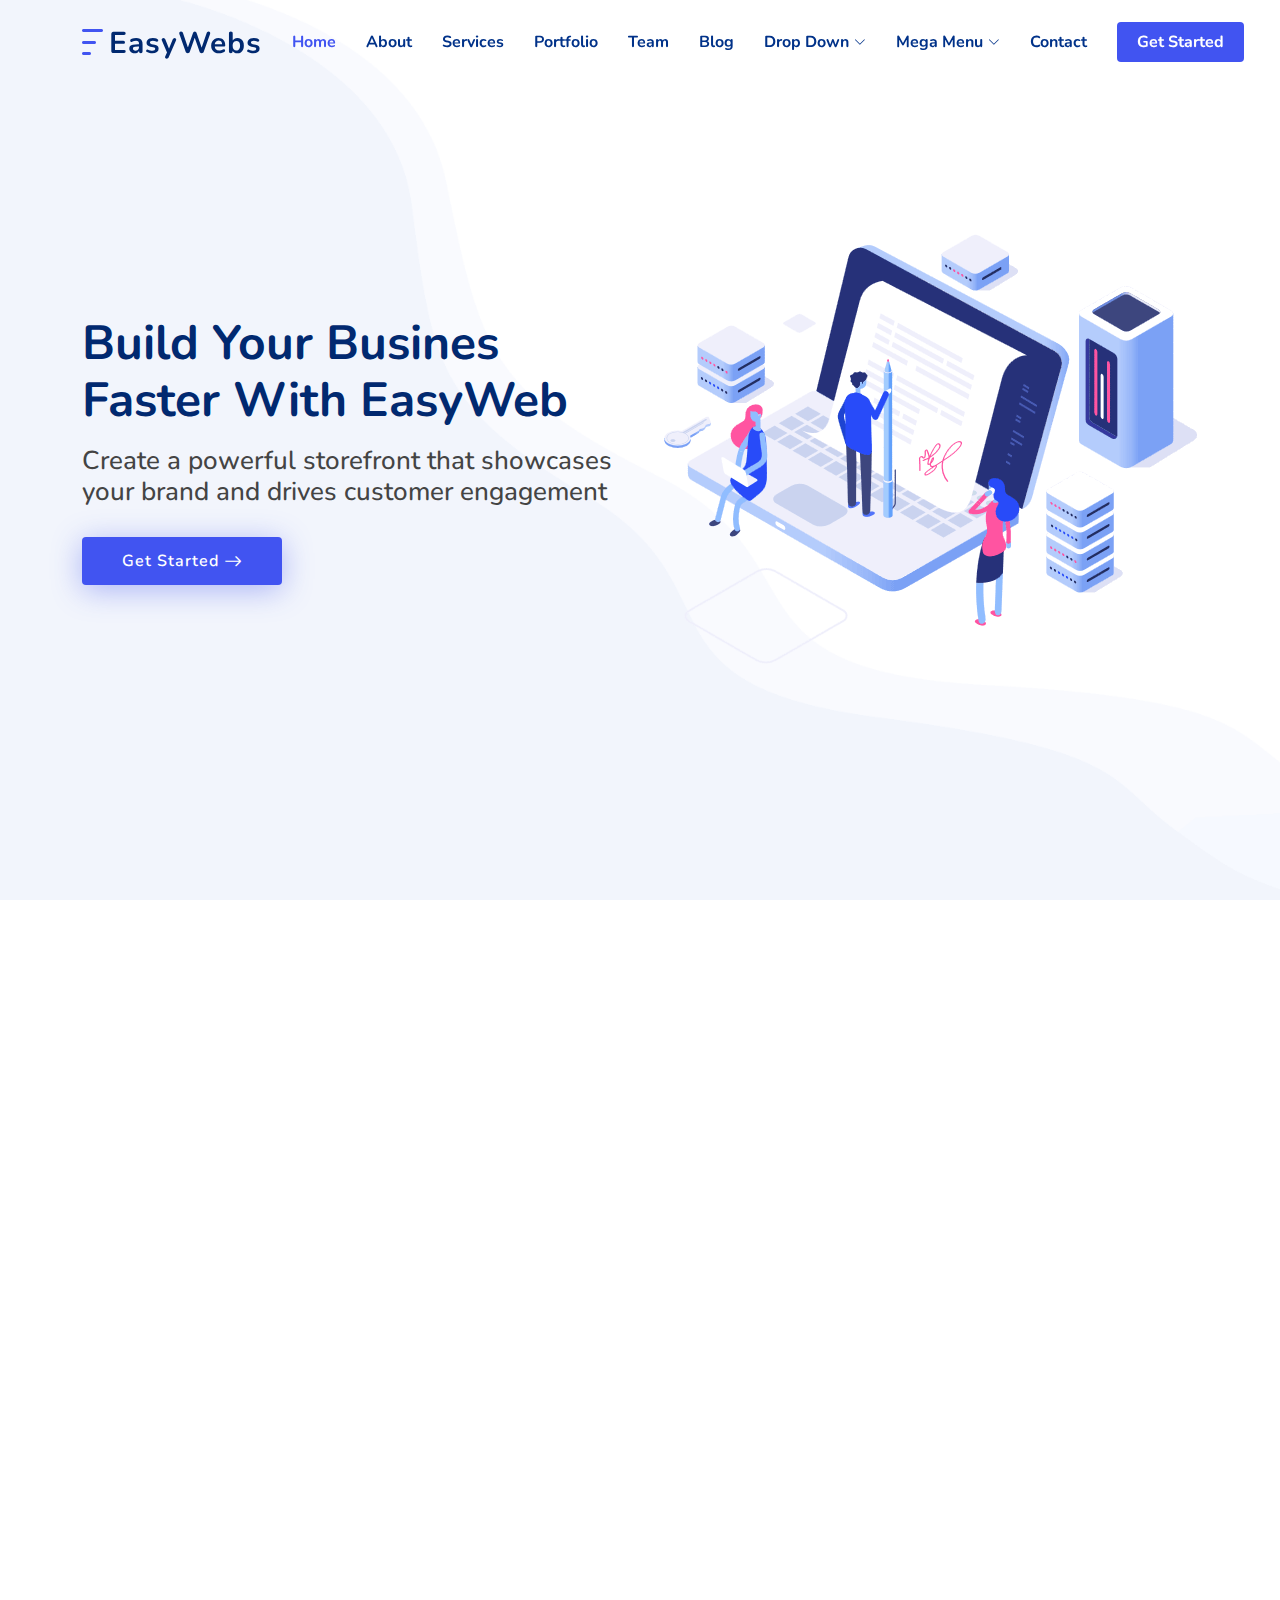
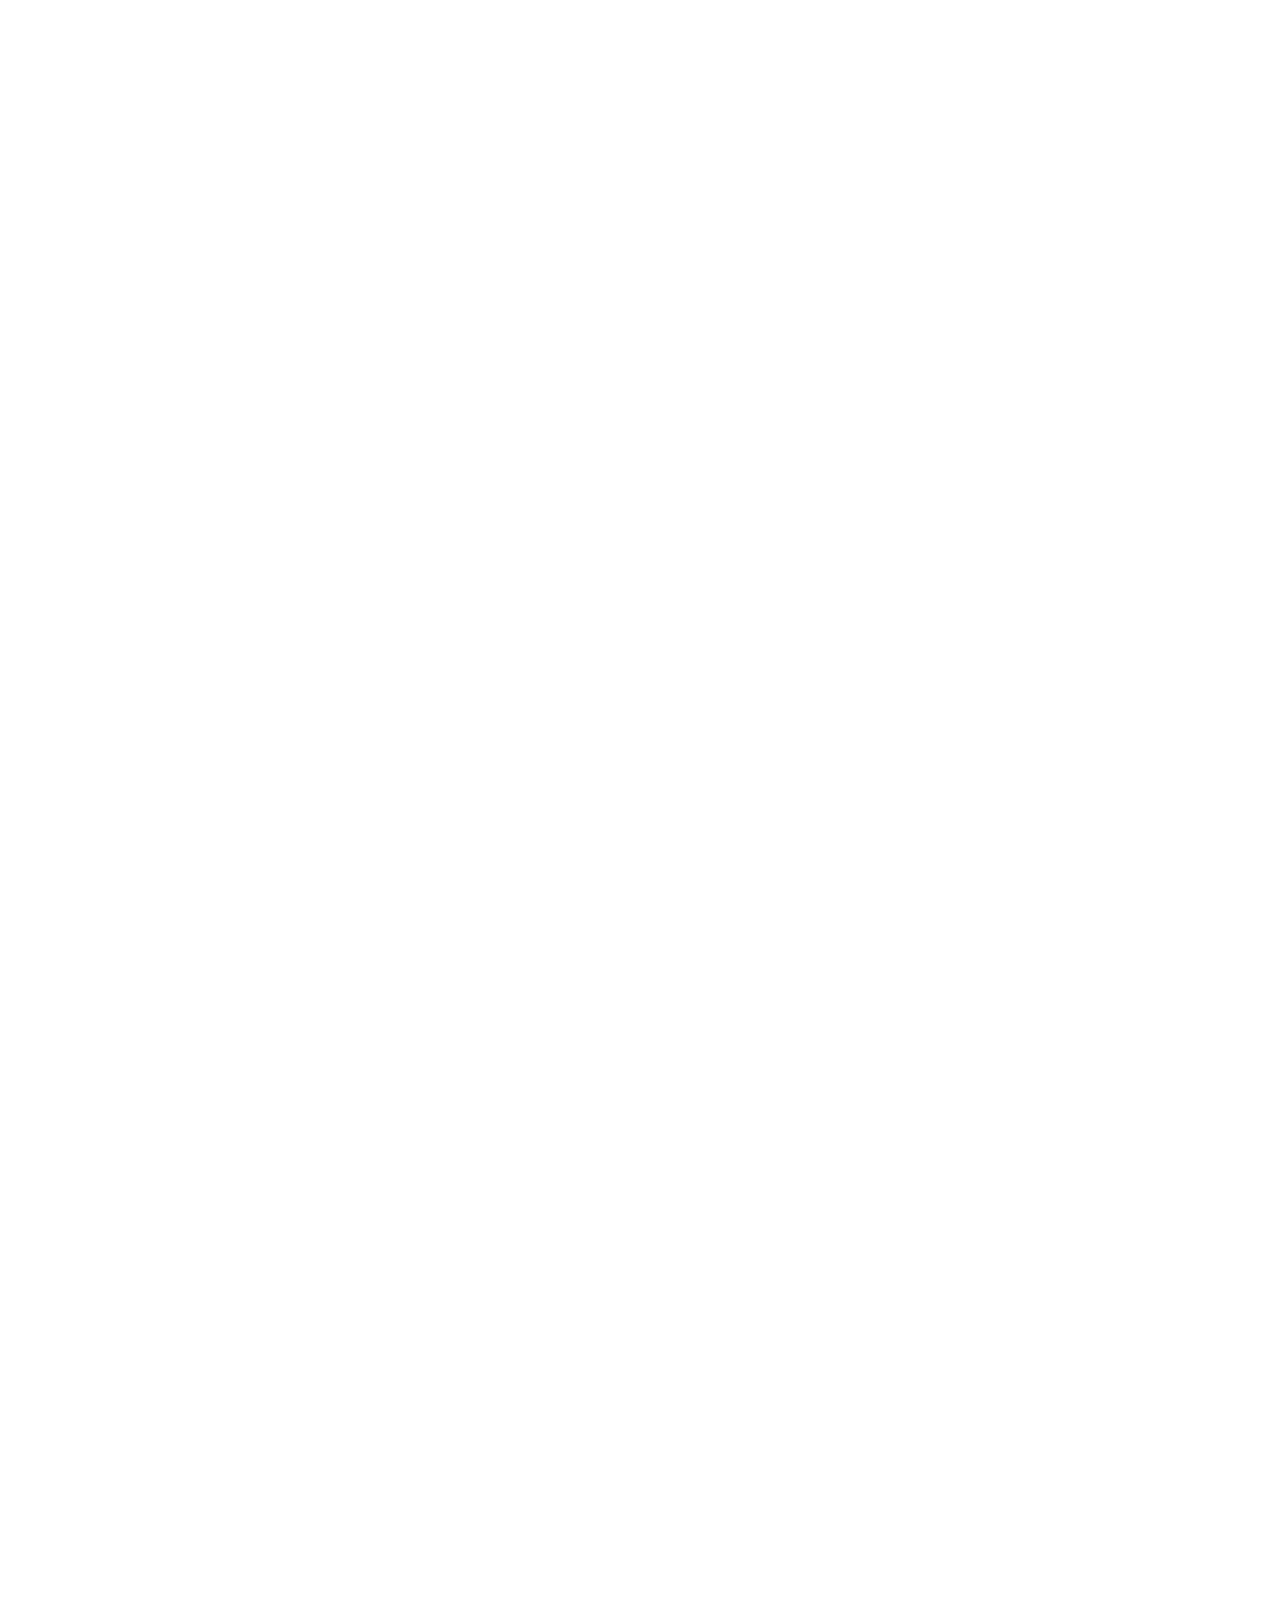
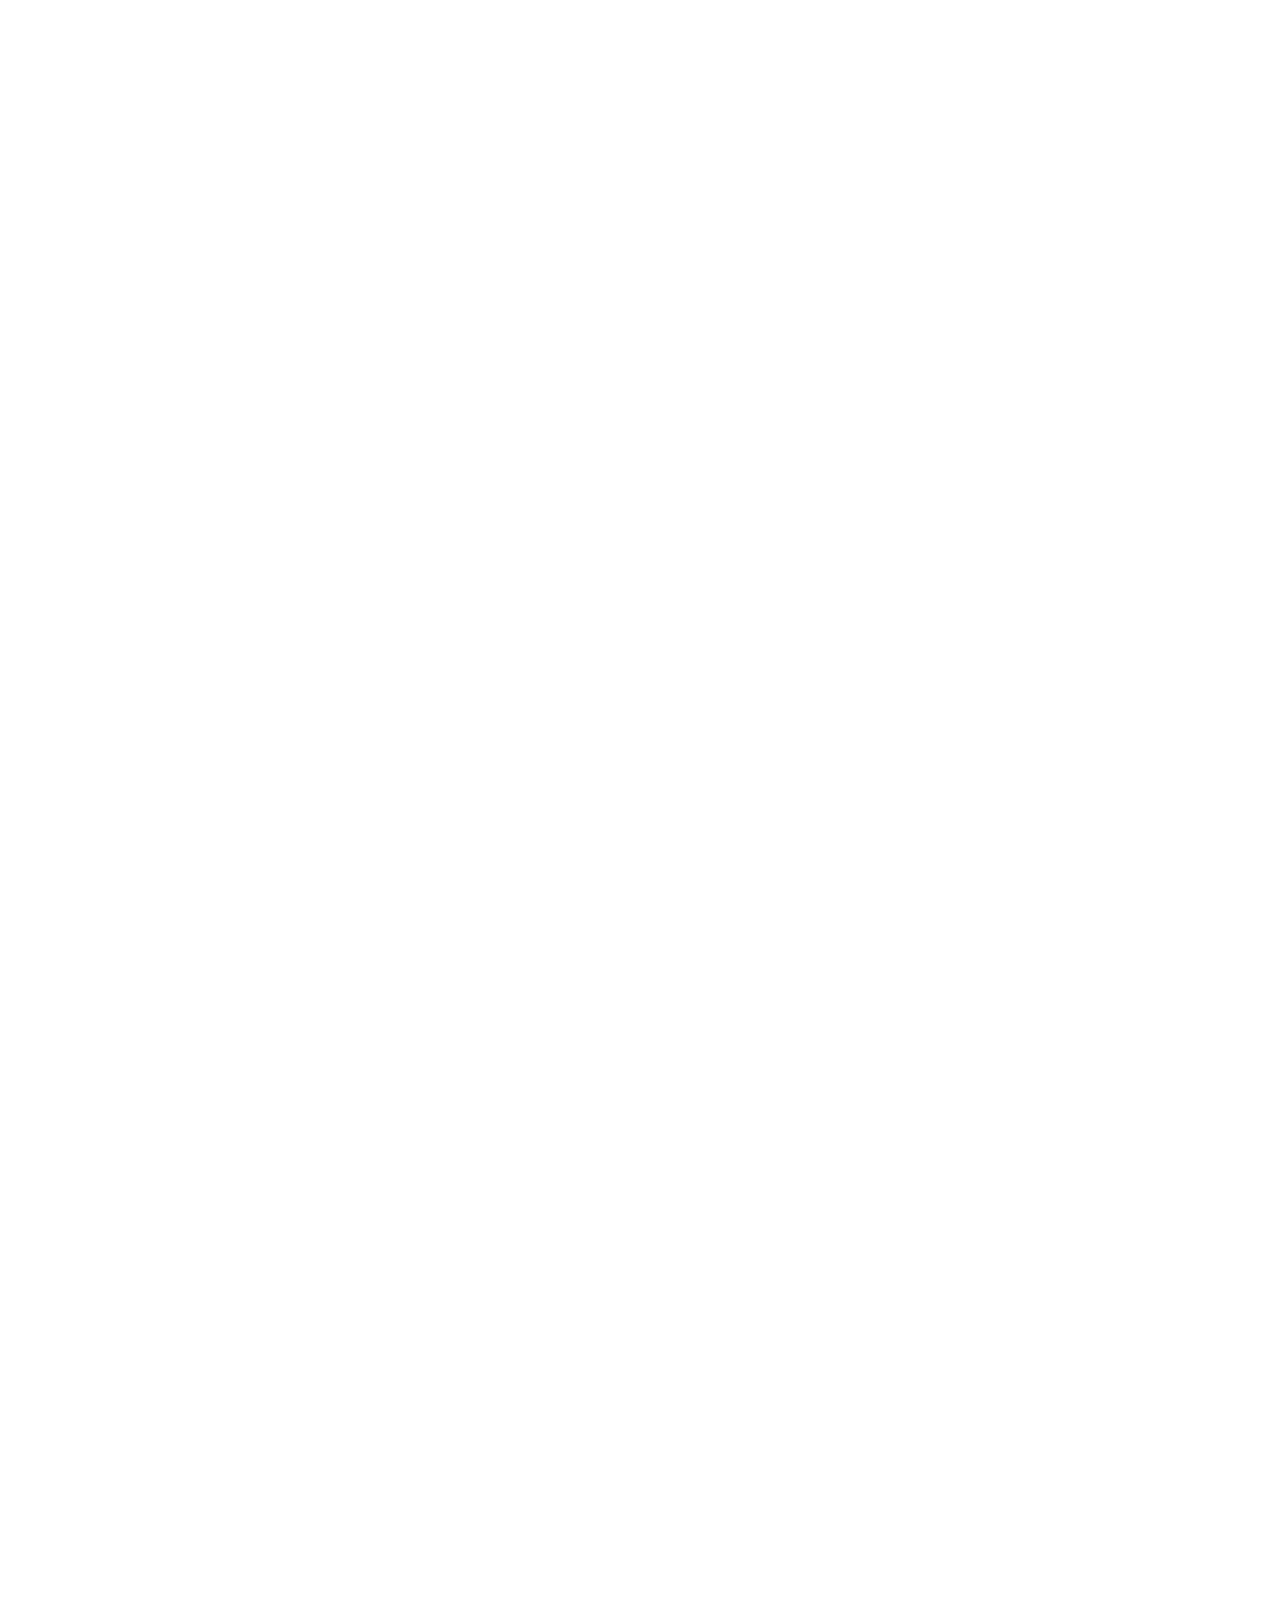
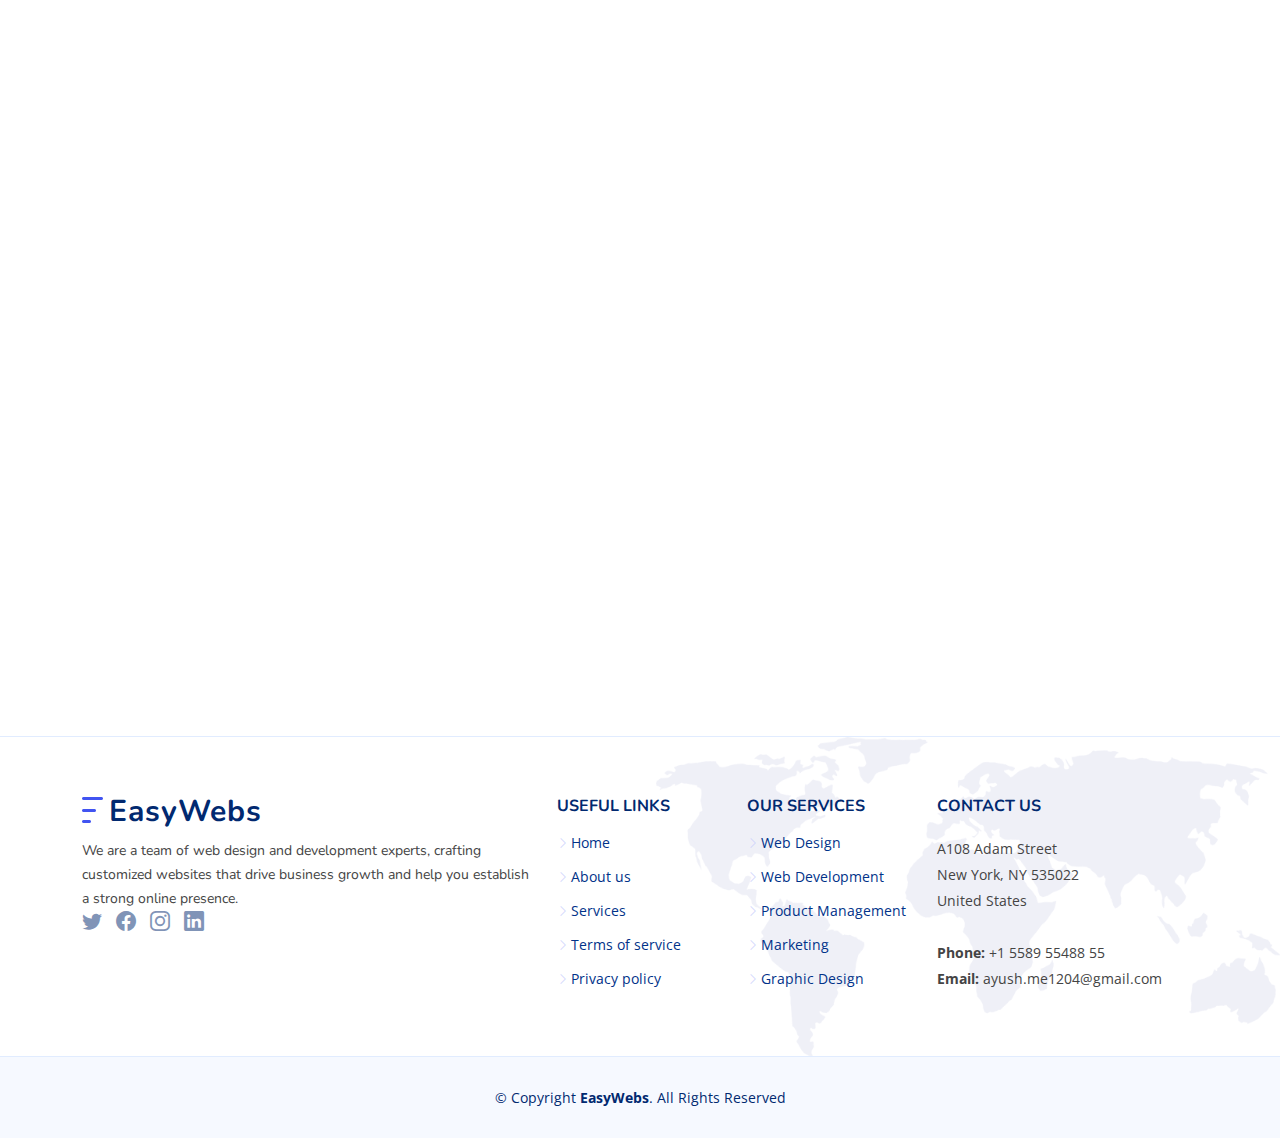
==== index.html @ c0e71ecc "Website Deployed" ====
<!DOCTYPE html>
<html lang="en">

<head>
  <meta charset="utf-8">
  <meta content="width=device-width, initial-scale=1.0" name="viewport">

  <title>EasyWebs</title>
  <meta content="" name="description">
  <meta content="" name="keywords">

  <!-- Favicons -->
  <link href="assets/img/favicon.png" rel="icon">
  <link href="assets/img/apple-touch-icon.png" rel="apple-touch-icon">

  <!-- Google Fonts -->
  <link href="https://fonts.googleapis.com/css?family=Open+Sans:300,300i,400,400i,600,600i,700,700i|Nunito:300,300i,400,400i,600,600i,700,700i|Poppins:300,300i,400,400i,500,500i,600,600i,700,700i" rel="stylesheet">

  <!-- Vendor CSS Files -->
  <link href="assets/vendor/aos/aos.css" rel="stylesheet">
  <link href="assets/vendor/bootstrap/css/bootstrap.min.css" rel="stylesheet">
  <link href="assets/vendor/bootstrap-icons/bootstrap-icons.css" rel="stylesheet">
  <link href="assets/vendor/glightbox/css/glightbox.min.css" rel="stylesheet">
  <link href="assets/vendor/remixicon/remixicon.css" rel="stylesheet">
  <link href="assets/vendor/swiper/swiper-bundle.min.css" rel="stylesheet">

  <!-- Template Main CSS File -->
  <link href="assets/css/style.css" rel="stylesheet">


</head>

<body>

  <!-- ======= Header ======= -->
  <header id="header" class="header fixed-top">
    <div class="container-fluid container-xl d-flex align-items-center justify-content-between">

      <a href="index.html" class="logo d-flex align-items-center">
        <img src="assets/img/logo.png" alt="">
        <span>EasyWebs</span>
      </a>

      <nav id="navbar" class="navbar">
        <ul>
          <li><a class="nav-link scrollto active" href="#hero">Home</a></li>
          <li><a class="nav-link scrollto" href="#about">About</a></li>
          <li><a class="nav-link scrollto" href="#services">Services</a></li>
          <li><a class="nav-link scrollto" href="#portfolio">Portfolio</a></li>
          <li><a class="nav-link scrollto" href="#team">Team</a></li>
          <li><a href="blog.html">Blog</a></li>
          <li class="dropdown"><a href="#"><span>Drop Down</span> <i class="bi bi-chevron-down"></i></a>
            <ul>
              <li><a href="#">Drop Down 1</a></li>
              <li class="dropdown"><a href="#"><span>Deep Drop Down</span> <i class="bi bi-chevron-right"></i></a>
                <ul>
                  <li><a href="#">Deep Drop Down 1</a></li>
                  <li><a href="#">Deep Drop Down 2</a></li>
                  <li><a href="#">Deep Drop Down 3</a></li>
                  <li><a href="#">Deep Drop Down 4</a></li>
                  <li><a href="#">Deep Drop Down 5</a></li>
                </ul>
              </li>
              <li><a href="#">Drop Down 2</a></li>
              <li><a href="#">Drop Down 3</a></li>
              <li><a href="#">Drop Down 4</a></li>
            </ul>
          </li>

          <li class="dropdown megamenu"><a href="#"><span>Mega Menu</span> <i class="bi bi-chevron-down"></i></a>
            <ul>
              <li>
                <a href="#">Column 1 link 1</a>
                <a href="#">Column 1 link 2</a>
                <a href="#">Column 1 link 3</a>
              </li>
              <li>
                <a href="#">Column 2 link 1</a>
                <a href="#">Column 2 link 2</a>
                <a href="#">Column 3 link 3</a>
              </li>
              <li>
                <a href="#">Column 3 link 1</a>
                <a href="#">Column 3 link 2</a>
                <a href="#">Column 3 link 3</a>
              </li>
              <li>
                <a href="#">Column 4 link 1</a>
                <a href="#">Column 4 link 2</a>
                <a href="#">Column 4 link 3</a>
              </li>
            </ul>
          </li>

          <li><a class="nav-link scrollto" href="#contact">Contact</a></li>
          <li><a class="getstarted scrollto" href="#about">Get Started</a></li>
        </ul>
        <i class="bi bi-list mobile-nav-toggle"></i>
      </nav><!-- .navbar -->

    </div>
  </header><!-- End Header -->

  <!-- ======= Hero Section ======= -->
  <section id="hero" class="hero d-flex align-items-center">

    <div class="container">
      <div class="row">
        <div class="col-lg-6 d-flex flex-column justify-content-center">
          <h1 data-aos="fade-up">Build Your Busines Faster With EasyWeb</h1>
          <h2 data-aos="fade-up" data-aos-delay="400">Create a powerful storefront that showcases your brand and drives customer engagement
          </h2>
          <div data-aos="fade-up" data-aos-delay="600">
            <div class="text-center text-lg-start">
              <a href="#about" class="btn-get-started scrollto d-inline-flex align-items-center justify-content-center align-self-center">
                <span>Get Started</span>
                <i class="bi bi-arrow-right"></i>
              </a>
            </div>
          </div>
        </div>
        <div class="col-lg-6 hero-img" data-aos="zoom-out" data-aos-delay="200">
          <img src="assets/img/hero-img.png" class="img-fluid" alt="">
        </div>
      </div>
    </div>

  </section><!-- End Hero -->

  <main id="main">
    
    <!-- ======= Values Section ======= -->
    <section id="values" class="values">

      <div class="container" data-aos="fade-up">

        <header class="section-header">
          <!-- <h2>What We Offer</h2> -->
          <p>What We Offer</p>
        </header>

        <div class="row">

          <div class="col-lg-4" data-aos="fade-up" data-aos-delay="200">
            <div class="box">
              <img src="assets/img/values-1.png" class="img-fluid" alt="">
              <h3>Domain Registration and Web Hosting</h3>
              <p>Eum ad dolor et. Autem aut fugiat debitis voluptatem consequuntur sit. Et veritatis id.</p>
            </div>
          </div>

          <div class="col-lg-4 mt-4 mt-lg-0" data-aos="fade-up" data-aos-delay="400">
            <div class="box">
              <img src="assets/img/values-2.png" class="img-fluid" alt="">
              <h3>Quick Website Deployment</h3>
              <p>Repudiandae amet nihil natus in distinctio suscipit id. Doloremque ducimus ea sit non.</p>
            </div>
          </div>

          <div class="col-lg-4 mt-4 mt-lg-0" data-aos="fade-up" data-aos-delay="600">
            <div class="box">
              <img src="assets/img/values-3.png" class="img-fluid" alt="">
              <h3>Content Management System (CMS).</h3>
              <p>Quam rem vitae est autem molestias explicabo debitis sint. Vero aliquid quidem commodi.</p>
            </div>
          </div>

        </div>

      </div>

    </section><!-- End Values Section -->


    <!-- ======= Services Section ======= -->
    <section id="services" class="services">

      <div class="container" data-aos="fade-up">

        <header class="section-header">
          <!-- <h2>Services</h2> -->
          <p>Why Us?</p>
        </header>

        <div class="row gy-4">

          <div class="col-lg-4 col-md-6" data-aos="fade-up" data-aos-delay="200">
            <div class="service-box blue">
              <i class="ri-discuss-line icon"></i>
              <!-- <h3>Nesciunt Mete</h3> -->
              <p>Transform your business's online presence with a visually captivating and user-friendly website.</p>
              <a href="#" class="read-more"><span>Read More</span> <i class="bi bi-arrow-right"></i></a>
            </div>
          </div>

          <div class="col-lg-4 col-md-6" data-aos="fade-up" data-aos-delay="300">
            <div class="service-box orange">
              <i class="ri-discuss-line icon"></i>
              <!-- <h3>Eosle Commodi</h3> -->
              <p>Create a powerful digital storefront that showcases your brand and drives customer engagement.</p>
              <a href="#" class="read-more"><span>Read More</span> <i class="bi bi-arrow-right"></i></a>
            </div>
          </div>

          <div class="col-lg-4 col-md-6" data-aos="fade-up" data-aos-delay="400">
            <div class="service-box green">
              <i class="ri-discuss-line icon"></i>
              <!-- <h3>Ledo Markt</h3> -->
              <p>Stand out from the competition with a custom-designed website that reflects your business's unique identity.</p>
              <a href="#" class="read-more"><span>Read More</span> <i class="bi bi-arrow-right"></i></a>
            </div>
          </div>

          <div class="col-lg-4 col-md-6" data-aos="fade-up" data-aos-delay="500">
            <div class="service-box red">
              <i class="ri-discuss-line icon"></i>
              <!-- <h3>Asperiores Commodi</h3> -->
              <p>Empower your business with a modern and responsive website that effectively communicates your products and services.</p>
              <a href="#" class="read-more"><span>Read More</span> <i class="bi bi-arrow-right"></i></a>
            </div>
          </div>

          <div class="col-lg-4 col-md-6" data-aos="fade-up" data-aos-delay="600">
            <div class="service-box purple">
              <i class="ri-discuss-line icon"></i>
              <!-- <h3>Velit Doloremque.</h3> -->
              <p>Seamlessly expand your online reach and generate leads with a professionally developed website.</p>
              <a href="#" class="read-more"><span>Read More</span> <i class="bi bi-arrow-right"></i></a>
            </div>
          </div>

          <div class="col-lg-4 col-md-6" data-aos="fade-up" data-aos-delay="700">
            <div class="service-box pink">
              <i class="ri-discuss-line icon"></i>
              <!-- <h3>Dolori Architecto</h3> -->
              <p>Enhance your business's online visibility and convert visitors into customers with a visually stunning website.</p>
              <a href="#" class="read-more"><span>Read More</span> <i class="bi bi-arrow-right"></i></a>
            </div>
          </div>

        </div>

      </div>

    </section><!-- End Services Section -->


    <!-- ======= Counts Section ======= -->
    <section id="counts" class="counts">
      <div class="container" data-aos="fade-up">

        <div class="row gy-4">

          <div class="col-lg-3 col-md-6">
            <div class="count-box">
              <i class="bi bi-emoji-smile"></i>
              <div>
                <span data-purecounter-start="0" data-purecounter-end="232" data-purecounter-duration="1" class="purecounter"></span>
                <p>Happy Clients</p>
              </div>
            </div>
          </div>

          <div class="col-lg-3 col-md-6">
            <div class="count-box">
              <i class="bi bi-journal-richtext" style="color: #ee6c20;"></i>
              <div>
                <span data-purecounter-start="0" data-purecounter-end="521" data-purecounter-duration="1" class="purecounter"></span>
                <p>Projects</p>
              </div>
            </div>
          </div>

          <div class="col-lg-3 col-md-6">
            <div class="count-box">
              <i class="bi bi-headset" style="color: #15be56;"></i>
              <div>
                <span data-purecounter-start="0" data-purecounter-end="1463" data-purecounter-duration="1" class="purecounter"></span>
                <p>Hours Of Support</p>
              </div>
            </div>
          </div>

          <div class="col-lg-3 col-md-6">
            <div class="count-box">
              <i class="bi bi-people" style="color: #bb0852;"></i>
              <div>
                <span data-purecounter-start="0" data-purecounter-end="15" data-purecounter-duration="1" class="purecounter"></span>
                <p>Hard Workers</p>
              </div>
            </div>
          </div>

        </div>

      </div>
    </section><!-- End Counts Section -->

    <!-- ======= Features Section ======= -->
    <section id="features" class="features">

      <div class="container" data-aos="fade-up">

        <header class="section-header">
          <!-- <h2>Features</h2> -->
          <p>Features</p>
        </header>

        <div class="row">

          <div class="col-lg-6">
            <img src="assets/img/features.png" class="img-fluid" alt="">
          </div>

          <div class="col-lg-6 mt-5 mt-lg-0 d-flex">
            <div class="row align-self-center gy-4">

              <div class="col-md-6" data-aos="zoom-out" data-aos-delay="200">
                <div class="feature-box d-flex align-items-center">
                  <i class="bi bi-check"></i>
                  <h3>Social Media Integration</h3>
                </div>
              </div>

              <div class="col-md-6" data-aos="zoom-out" data-aos-delay="300">
                <div class="feature-box d-flex align-items-center">
                  <i class="bi bi-check"></i>
                  <h3>E-commerce Integration</h3>
                </div>
              </div>

              <div class="col-md-6" data-aos="zoom-out" data-aos-delay="400">
                <div class="feature-box d-flex align-items-center">
                  <i class="bi bi-check"></i>
                  <h3>Responsive and Mobile-Optimized</h3>
                </div>
              </div>

              <div class="col-md-6" data-aos="zoom-out" data-aos-delay="500">
                <div class="feature-box d-flex align-items-center">
                  <i class="bi bi-check"></i>
                  <h3>Search Engine Optimization (SEO)</h3>
                </div>
              </div>

              <div class="col-md-6" data-aos="zoom-out" data-aos-delay="600">
                <div class="feature-box d-flex align-items-center">
                  <i class="bi bi-check"></i>
                  <h3>Secure Hosting and SSL</h3>
                </div>
              </div>

              <div class="col-md-6" data-aos="zoom-out" data-aos-delay="700">
                <div class="feature-box d-flex align-items-center">
                  <i class="bi bi-check"></i>
                  <h3>Stunning Designs</h3>
                </div>
              </div>

            </div>
          </div>

        </div> <!-- / row -->

    <!-- ======= Pricing Section ======= -->
    <section id="pricing" class="pricing">

      <div class="container" data-aos="fade-up">

        <header class="section-header">
          <!-- <h2>Pricing</h2> -->
          <p>Check our Pricing</p>
        </header>

        <div class="row gy-4" data-aos="fade-left">

          <div class="col-lg-3 col-md-6" data-aos="zoom-in" data-aos-delay="100">
            <div class="box">
              <h3 style="color: #07d5c0;">Free Plan</h3>
              <div class="price"><sup>$</sup>0<span> / mo</span></div>
              <img src="assets/img/pricing-free.png" class="img-fluid" alt="">
              <ul>
                <li>Aida dere</li>
                <li>Nec feugiat nisl</li>
                <li>Nulla at volutpat dola</li>
                <li class="na">Pharetra massa</li>
                <li class="na">Massa ultricies mi</li>
              </ul>
              <a href="#" class="btn-buy">Buy Now</a>
            </div>
          </div>

          <div class="col-lg-3 col-md-6" data-aos="zoom-in" data-aos-delay="200">
            <div class="box">
              <span class="featured">Featured</span>
              <h3 style="color: #65c600;">Starter Plan</h3>
              <div class="price"><sup>$</sup>19<span> / mo</span></div>
              <img src="assets/img/pricing-starter.png" class="img-fluid" alt="">
              <ul>
                <li>Aida dere</li>
                <li>Nec feugiat nisl</li>
                <li>Nulla at volutpat dola</li>
                <li>Pharetra massa</li>
                <li class="na">Massa ultricies mi</li>
              </ul>
              <a href="#" class="btn-buy">Buy Now</a>
            </div>
          </div>

          <div class="col-lg-3 col-md-6" data-aos="zoom-in" data-aos-delay="300">
            <div class="box">
              <h3 style="color: #ff901c;">Business Plan</h3>
              <div class="price"><sup>$</sup>29<span> / mo</span></div>
              <img src="assets/img/pricing-business.png" class="img-fluid" alt="">
              <ul>
                <li>Aida dere</li>
                <li>Nec feugiat nisl</li>
                <li>Nulla at volutpat dola</li>
                <li>Pharetra massa</li>
                <li>Massa ultricies mi</li>
              </ul>
              <a href="#" class="btn-buy">Buy Now</a>
            </div>
          </div>

          <div class="col-lg-3 col-md-6" data-aos="zoom-in" data-aos-delay="400">
            <div class="box">
              <h3 style="color: #ff0071;">Ultimate Plan</h3>
              <div class="price"><sup>$</sup>49<span> / mo</span></div>
              <img src="assets/img/pricing-ultimate.png" class="img-fluid" alt="">
              <ul>
                <li>Aida dere</li>
                <li>Nec feugiat nisl</li>
                <li>Nulla at volutpat dola</li>
                <li>Pharetra massa</li>
                <li>Massa ultricies mi</li>
              </ul>
              <a href="#" class="btn-buy">Buy Now</a>
            </div>
          </div>

        </div>

      </div>

    </section><!-- End Pricing Section -->
   

    <!-- ======= Testimonials Section ======= -->
    <section id="testimonials" class="testimonials">

      <div class="container" data-aos="fade-up">

        <header class="section-header">
          <!-- <h2>Testimonials</h2> -->
          <p>What they are saying about us</p>
        </header>

        <div class="testimonials-slider swiper" data-aos="fade-up" data-aos-delay="200">
          <div class="swiper-wrapper">

            <div class="swiper-slide">
              <div class="testimonial-item">
                <div class="stars">
                  <i class="bi bi-star-fill"></i><i class="bi bi-star-fill"></i><i class="bi bi-star-fill"></i><i class="bi bi-star-fill"></i><i class="bi bi-star-fill"></i>
                </div>
                <p>
                  Proin iaculis purus consequat sem cure digni ssim donec porttitora entum suscipit rhoncus. Accusantium quam, ultricies eget id, aliquam eget nibh et. Maecen aliquam, risus at semper.
                </p>
                <div class="profile mt-auto">
                  <img src="assets/img/testimonials/testimonials-1.jpg" class="testimonial-img" alt="">
                  <h3>Saul Goodman</h3>
                  <h4>Ceo &amp; Founder</h4>
                </div>
              </div>
            </div><!-- End testimonial item -->

            <div class="swiper-slide">
              <div class="testimonial-item">
                <div class="stars">
                  <i class="bi bi-star-fill"></i><i class="bi bi-star-fill"></i><i class="bi bi-star-fill"></i><i class="bi bi-star-fill"></i><i class="bi bi-star-fill"></i>
                </div>
                <p>
                  Export tempor illum tamen malis malis eram quae irure esse labore quem cillum quid cillum eram malis quorum velit fore eram velit sunt aliqua noster fugiat irure amet legam anim culpa.
                </p>
                <div class="profile mt-auto">
                  <img src="assets/img/testimonials/testimonials-2.jpg" class="testimonial-img" alt="">
                  <h3>Sara Wilsson</h3>
                  <h4>Designer</h4>
                </div>
              </div>
            </div><!-- End testimonial item -->

            <div class="swiper-slide">
              <div class="testimonial-item">
                <div class="stars">
                  <i class="bi bi-star-fill"></i><i class="bi bi-star-fill"></i><i class="bi bi-star-fill"></i><i class="bi bi-star-fill"></i><i class="bi bi-star-fill"></i>
                </div>
                <p>
                  Enim nisi quem export duis labore cillum quae magna enim sint quorum nulla quem veniam duis minim tempor labore quem eram duis noster aute amet eram fore quis sint minim.
                </p>
                <div class="profile mt-auto">
                  <img src="assets/img/testimonials/testimonials-3.jpg" class="testimonial-img" alt="">
                  <h3>Jena Karlis</h3>
                  <h4>Store Owner</h4>
                </div>
              </div>
            </div><!-- End testimonial item -->

            <div class="swiper-slide">
              <div class="testimonial-item">
                <div class="stars">
                  <i class="bi bi-star-fill"></i><i class="bi bi-star-fill"></i><i class="bi bi-star-fill"></i><i class="bi bi-star-fill"></i><i class="bi bi-star-fill"></i>
                </div>
                <p>
                  Fugiat enim eram quae cillum dolore dolor amet nulla culpa multos export minim fugiat minim velit minim dolor enim duis veniam ipsum anim magna sunt elit fore quem dolore labore illum veniam.
                </p>
                <div class="profile mt-auto">
                  <img src="assets/img/testimonials/testimonials-4.jpg" class="testimonial-img" alt="">
                  <h3>Matt Brandon</h3>
                  <h4>Freelancer</h4>
                </div>
              </div>
            </div><!-- End testimonial item -->

            <div class="swiper-slide">
              <div class="testimonial-item">
                <div class="stars">
                  <i class="bi bi-star-fill"></i><i class="bi bi-star-fill"></i><i class="bi bi-star-fill"></i><i class="bi bi-star-fill"></i><i class="bi bi-star-fill"></i>
                </div>
                <p>
                  Quis quorum aliqua sint quem legam fore sunt eram irure aliqua veniam tempor noster veniam enim culpa labore duis sunt culpa nulla illum cillum fugiat legam esse veniam culpa fore nisi cillum quid.
                </p>
                <div class="profile mt-auto">
                  <img src="assets/img/testimonials/testimonials-5.jpg" class="testimonial-img" alt="">
                  <h3>John Larson</h3>
                  <h4>Entrepreneur</h4>
                </div>
              </div>
            </div><!-- End testimonial item -->

          </div>
          <div class="swiper-pagination"></div>
        </div>

      </div>

    </section><!-- End Testimonials Section -->
    
    <!-- ======= Contact Section ======= -->
    <section id="contact" class="contact">

      <div class="container" data-aos="fade-up">

        <header class="section-header">
          <!-- <h2>Contact</h2> -->
          <p>Contact Us</p>
        </header>

        <div class="row gy-4">

          <div class="col-lg-6">

            <div class="row gy-4">
              <div class="col-md-6">
                <div class="info-box">
                  <i class="bi bi-geo-alt"></i>
                  <h3>Address</h3>
                  <p>A108 Adam Street,<br>New York, NY 535022</p>
                </div>
              </div>
              <div class="col-md-6">
                <div class="info-box">
                  <i class="bi bi-telephone"></i>
                  <h3>Call Us</h3>
                  <p>+1 5589 55488 55<br>+1 6678 254445 41</p>
                </div>
              </div>
              <div class="col-md-6">
                <div class="info-box">
                  <i class="bi bi-envelope"></i>
                  <h3>Email Us</h3>
                  <p>ayush.me1204@gmail.com</p>
                </div>
              </div>
              <div class="col-md-6">
                <div class="info-box">
                  <i class="bi bi-clock"></i>
                  <h3>Open Hours</h3>
                  <p>Monday - Friday<br>9:00AM - 05:00PM</p>
                </div>
              </div>
            </div>

          </div>

          <div class="col-lg-6">
            <form action="forms/contact.php" method="post" class="php-email-form">
              <div class="row gy-4">

                <div class="col-md-6">
                  <input type="text" name="name" class="form-control" placeholder="Your Name" required>
                </div>

                <div class="col-md-6 ">
                  <input type="email" class="form-control" name="email" placeholder="Your Email" required>
                </div>

                <div class="col-md-12">
                  <input type="text" class="form-control" name="subject" placeholder="Subject" required>
                </div>

                <div class="col-md-12">
                  <textarea class="form-control" name="message" rows="6" placeholder="Message" required></textarea>
                </div>

                <div class="col-md-12 text-center">
                  <div class="loading">Loading</div>
                  <div class="error-message"></div>
                  <div class="sent-message">Your message has been sent. Thank you!</div>

                  <button type="submit">Send Message</button>
                </div>

              </div>
            </form>

          </div>

        </div>

      </div>

    </section><!-- End Contact Section -->

  </main><!-- End #main -->

  <!-- ======= Footer ======= -->
  <footer id="footer" class="footer">

    <div class="footer-top">
      <div class="container">
        <div class="row gy-4">
          <div class="col-lg-5 col-md-12 footer-info">
            <a href="index.html" class="logo d-flex align-items-center">
              <img src="assets/img/logo.png" alt="">
              <span>EasyWebs</span>
            </a>
            <div class="social-links mt-3">
              <p>We are a team of web design and development experts, crafting customized websites that drive business growth and help you establish a strong online presence.</p>
              <a href="#" class="twitter"><i class="bi bi-twitter"></i></a>
              <a href="#" class="facebook"><i class="bi bi-facebook"></i></a>
              <a href="#" class="instagram"><i class="bi bi-instagram"></i></a>
              <a href="#" class="linkedin"><i class="bi bi-linkedin"></i></a>
            </div>
          </div>

          <div class="col-lg-2 col-6 footer-links">
            <h4>Useful Links</h4>
            <ul>
              <li><i class="bi bi-chevron-right"></i> <a href="#">Home</a></li>
              <li><i class="bi bi-chevron-right"></i> <a href="#">About us</a></li>
              <li><i class="bi bi-chevron-right"></i> <a href="#">Services</a></li>
              <li><i class="bi bi-chevron-right"></i> <a href="#">Terms of service</a></li>
              <li><i class="bi bi-chevron-right"></i> <a href="#">Privacy policy</a></li>
            </ul>
          </div>

          <div class="col-lg-2 col-6 footer-links">
            <h4>Our Services</h4>
            <ul>
              <li><i class="bi bi-chevron-right"></i> <a href="#">Web Design</a></li>
              <li><i class="bi bi-chevron-right"></i> <a href="#">Web Development</a></li>
              <li><i class="bi bi-chevron-right"></i> <a href="#">Product Management</a></li>
              <li><i class="bi bi-chevron-right"></i> <a href="#">Marketing</a></li>
              <li><i class="bi bi-chevron-right"></i> <a href="#">Graphic Design</a></li>
            </ul>
          </div>

          <div class="col-lg-3 col-md-12 footer-contact text-center text-md-start">
            <h4>Contact Us</h4>
            <p>
              A108 Adam Street <br>
              New York, NY 535022<br>
              United States <br><br>
              <strong>Phone:</strong> +1 5589 55488 55<br>
              <strong>Email:</strong> ayush.me1204@gmail.com<br>
            </p>

          </div>

        </div>
      </div>
    </div>

    <div class="container">
      <div class="copyright">
        &copy; Copyright <strong><span>EasyWebs</span></strong>. All Rights Reserved
      </div>
    </div>
  </footer><!-- End Footer -->

  <a href="#" class="back-to-top d-flex align-items-center justify-content-center"><i class="bi bi-arrow-up-short"></i></a>

  <!-- Vendor JS Files -->
  <script src="assets/vendor/purecounter/purecounter_vanilla.js"></script>
  <script src="assets/vendor/aos/aos.js"></script>
  <script src="assets/vendor/bootstrap/js/bootstrap.bundle.min.js"></script>
  <script src="assets/vendor/glightbox/js/glightbox.min.js"></script>
  <script src="assets/vendor/isotope-layout/isotope.pkgd.min.js"></script>
  <script src="assets/vendor/swiper/swiper-bundle.min.js"></script>
  <script src="assets/vendor/php-email-form/validate.js"></script>

  <!-- Template Main JS File -->
  <script src="assets/js/main.js"></script>

</body>

</html>
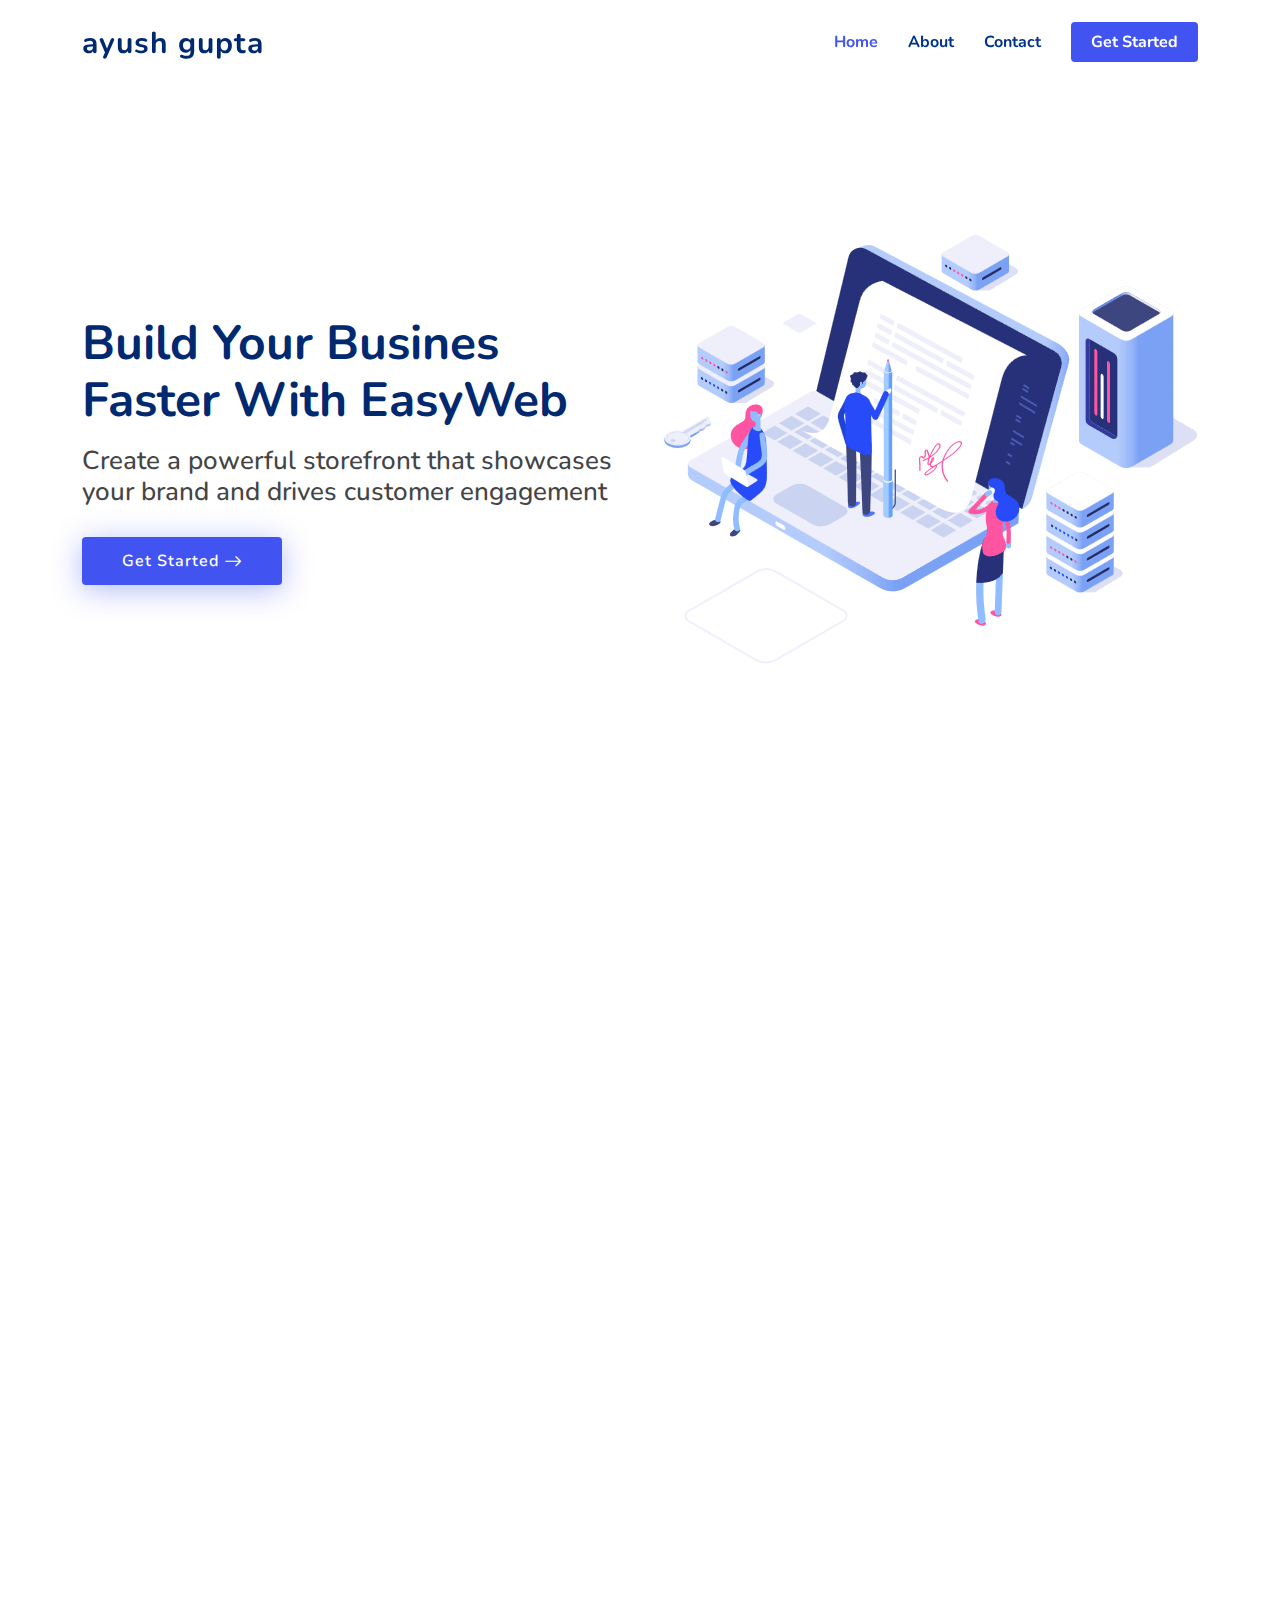
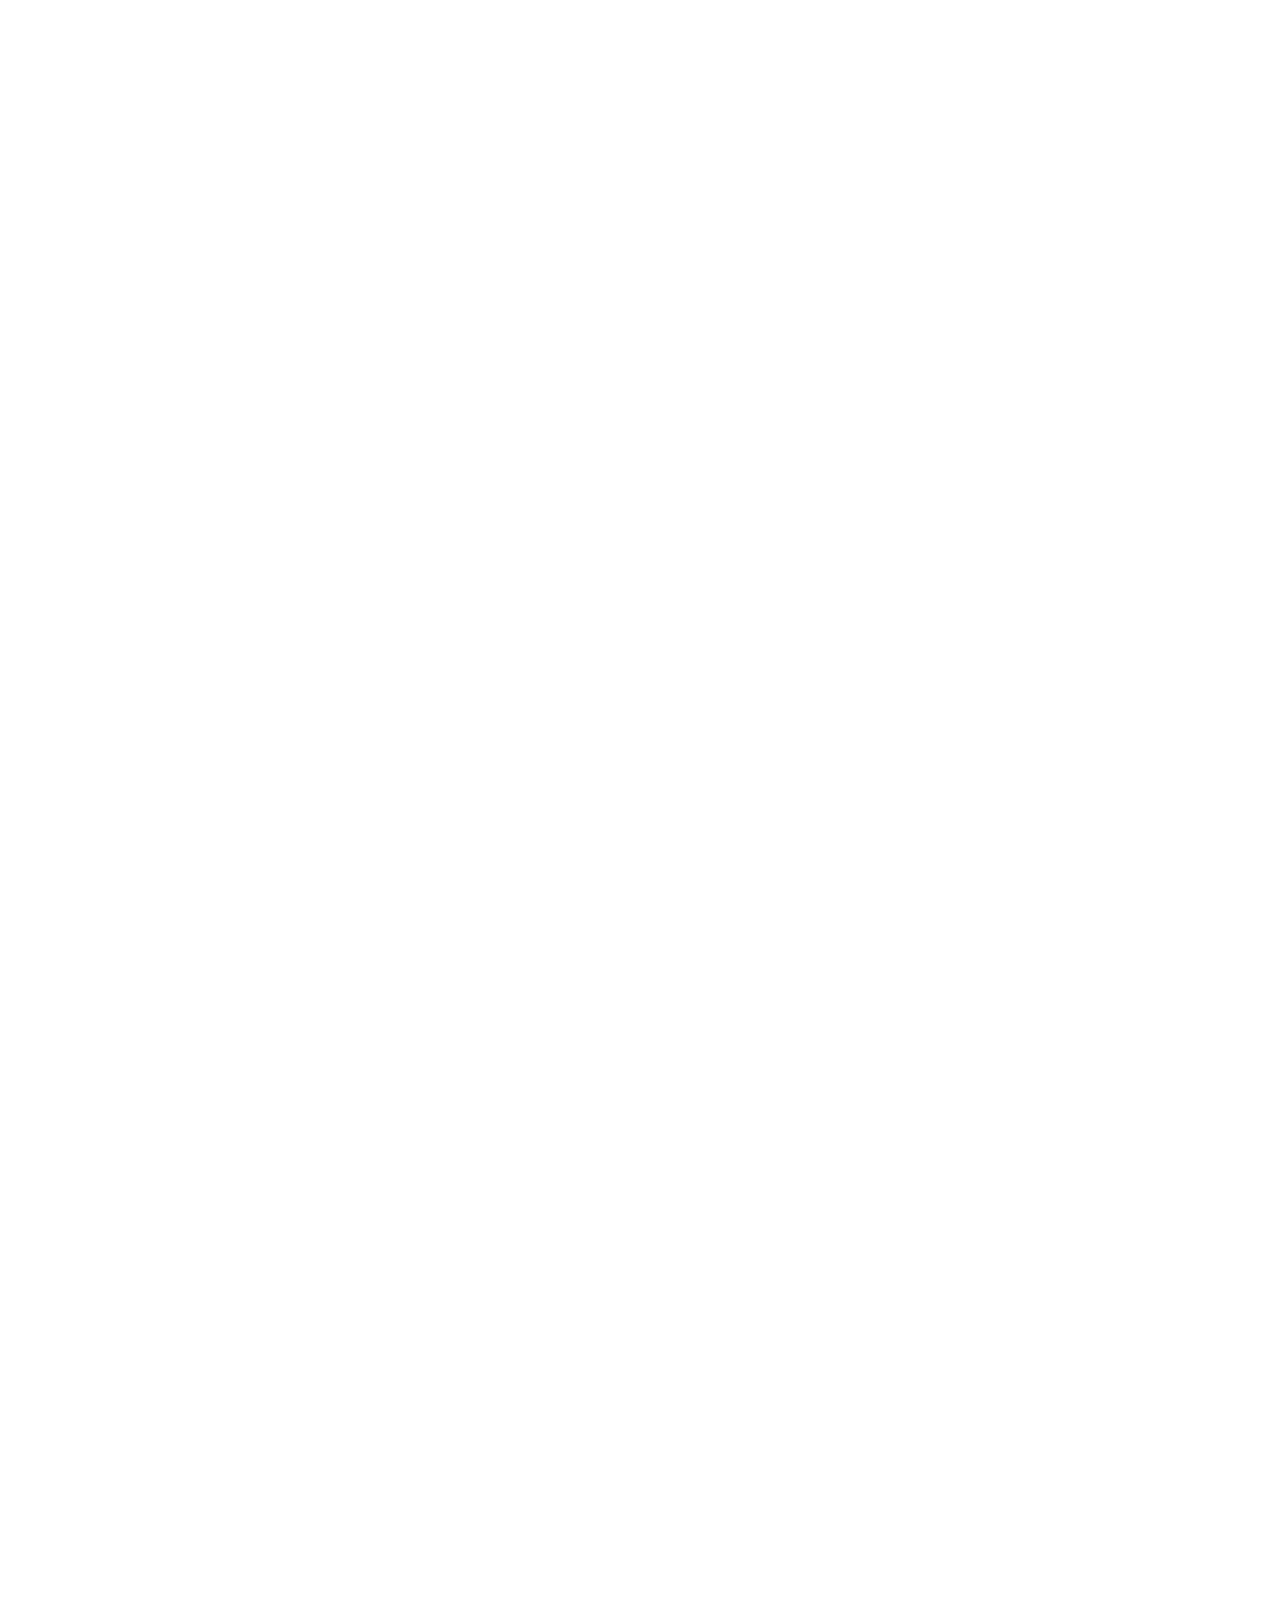
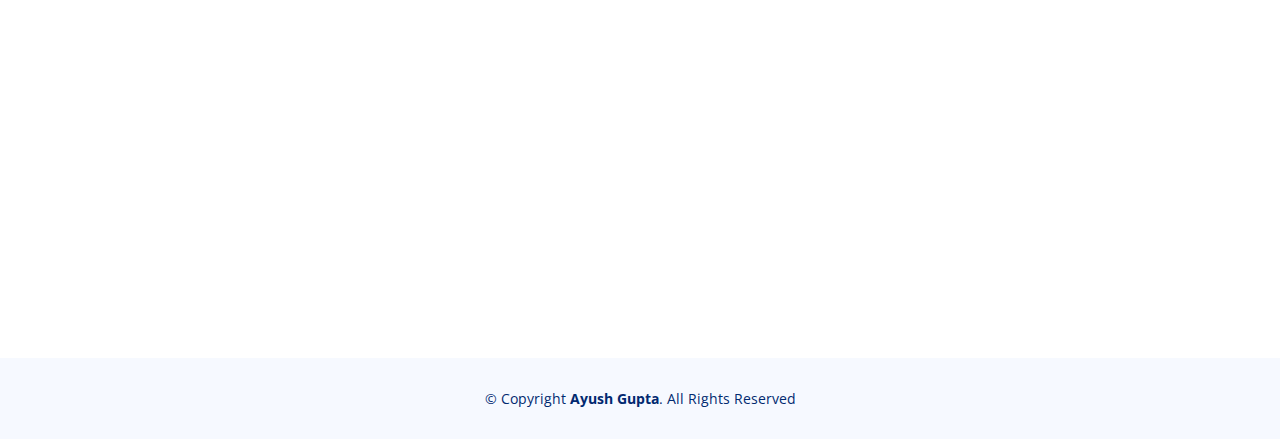
==== commit 08c751c7: "Major Updates" ====
--- a/index.html
+++ b/index.html
@@ -5,13 +5,11 @@
   <meta charset="utf-8">
   <meta content="width=device-width, initial-scale=1.0" name="viewport">
 
-  <title>EasyWebs</title>
+  <title>Ayush Gupta | Web Developer</title>
   <meta content="" name="description">
   <meta content="" name="keywords">
 
-  <!-- Favicons -->
-  <link href="assets/img/favicon.png" rel="icon">
-  <link href="assets/img/apple-touch-icon.png" rel="apple-touch-icon">
+  <link href="" rel="icon">
 
   <!-- Google Fonts -->
   <link href="https://fonts.googleapis.com/css?family=Open+Sans:300,300i,400,400i,600,600i,700,700i|Nunito:300,300i,400,400i,600,600i,700,700i|Poppins:300,300i,400,400i,500,500i,600,600i,700,700i" rel="stylesheet">
@@ -20,88 +18,38 @@
   <link href="assets/vendor/aos/aos.css" rel="stylesheet">
   <link href="assets/vendor/bootstrap/css/bootstrap.min.css" rel="stylesheet">
   <link href="assets/vendor/bootstrap-icons/bootstrap-icons.css" rel="stylesheet">
-  <link href="assets/vendor/glightbox/css/glightbox.min.css" rel="stylesheet">
-  <link href="assets/vendor/remixicon/remixicon.css" rel="stylesheet">
-  <link href="assets/vendor/swiper/swiper-bundle.min.css" rel="stylesheet">
-
-  <!-- Template Main CSS File -->
-  <link href="assets/css/style.css" rel="stylesheet">
-
-
+  
+    <link href="assets/vendor/remixicon/remixicon.css" rel="stylesheet">
+
+  <!-- <link href="assets/vendor/glightbox/css/glightbox.min.css" rel="stylesheet"> -->
+
+  <!-- <link href="assets/vendor/swiper/swiper-bundle.min.css" rel="stylesheet"> -->
+
+
+  <link href="assets/styles.css" rel="stylesheet">
 </head>
 
 <body>
 
-  <!-- ======= Header ======= -->
   <header id="header" class="header fixed-top">
     <div class="container-fluid container-xl d-flex align-items-center justify-content-between">
 
       <a href="index.html" class="logo d-flex align-items-center">
-        <img src="assets/img/logo.png" alt="">
-        <span>EasyWebs</span>
+        <span>ayush gupta</span>
       </a>
 
       <nav id="navbar" class="navbar">
         <ul>
           <li><a class="nav-link scrollto active" href="#hero">Home</a></li>
           <li><a class="nav-link scrollto" href="#about">About</a></li>
-          <li><a class="nav-link scrollto" href="#services">Services</a></li>
-          <li><a class="nav-link scrollto" href="#portfolio">Portfolio</a></li>
-          <li><a class="nav-link scrollto" href="#team">Team</a></li>
-          <li><a href="blog.html">Blog</a></li>
-          <li class="dropdown"><a href="#"><span>Drop Down</span> <i class="bi bi-chevron-down"></i></a>
-            <ul>
-              <li><a href="#">Drop Down 1</a></li>
-              <li class="dropdown"><a href="#"><span>Deep Drop Down</span> <i class="bi bi-chevron-right"></i></a>
-                <ul>
-                  <li><a href="#">Deep Drop Down 1</a></li>
-                  <li><a href="#">Deep Drop Down 2</a></li>
-                  <li><a href="#">Deep Drop Down 3</a></li>
-                  <li><a href="#">Deep Drop Down 4</a></li>
-                  <li><a href="#">Deep Drop Down 5</a></li>
-                </ul>
-              </li>
-              <li><a href="#">Drop Down 2</a></li>
-              <li><a href="#">Drop Down 3</a></li>
-              <li><a href="#">Drop Down 4</a></li>
-            </ul>
-          </li>
-
-          <li class="dropdown megamenu"><a href="#"><span>Mega Menu</span> <i class="bi bi-chevron-down"></i></a>
-            <ul>
-              <li>
-                <a href="#">Column 1 link 1</a>
-                <a href="#">Column 1 link 2</a>
-                <a href="#">Column 1 link 3</a>
-              </li>
-              <li>
-                <a href="#">Column 2 link 1</a>
-                <a href="#">Column 2 link 2</a>
-                <a href="#">Column 3 link 3</a>
-              </li>
-              <li>
-                <a href="#">Column 3 link 1</a>
-                <a href="#">Column 3 link 2</a>
-                <a href="#">Column 3 link 3</a>
-              </li>
-              <li>
-                <a href="#">Column 4 link 1</a>
-                <a href="#">Column 4 link 2</a>
-                <a href="#">Column 4 link 3</a>
-              </li>
-            </ul>
-          </li>
-
           <li><a class="nav-link scrollto" href="#contact">Contact</a></li>
           <li><a class="getstarted scrollto" href="#about">Get Started</a></li>
         </ul>
         <i class="bi bi-list mobile-nav-toggle"></i>
-      </nav><!-- .navbar -->
-
+      </nav>
     </div>
-  </header><!-- End Header -->
-
-  <!-- ======= Hero Section ======= -->
+  </header>
+
   <section id="hero" class="hero d-flex align-items-center">
 
     <div class="container">
@@ -125,17 +73,16 @@
       </div>
     </div>
 
-  </section><!-- End Hero -->
+  </section>
 
   <main id="main">
     
-    <!-- ======= Values Section ======= -->
     <section id="values" class="values">
 
       <div class="container" data-aos="fade-up">
 
         <header class="section-header">
-          <!-- <h2>What We Offer</h2> -->
+          
           <p>What We Offer</p>
         </header>
 
@@ -145,7 +92,6 @@
             <div class="box">
               <img src="assets/img/values-1.png" class="img-fluid" alt="">
               <h3>Domain Registration and Web Hosting</h3>
-              <p>Eum ad dolor et. Autem aut fugiat debitis voluptatem consequuntur sit. Et veritatis id.</p>
             </div>
           </div>
 
@@ -153,32 +99,28 @@
             <div class="box">
               <img src="assets/img/values-2.png" class="img-fluid" alt="">
               <h3>Quick Website Deployment</h3>
-              <p>Repudiandae amet nihil natus in distinctio suscipit id. Doloremque ducimus ea sit non.</p>
             </div>
           </div>
 
           <div class="col-lg-4 mt-4 mt-lg-0" data-aos="fade-up" data-aos-delay="600">
             <div class="box">
               <img src="assets/img/values-3.png" class="img-fluid" alt="">
-              <h3>Content Management System (CMS).</h3>
-              <p>Quam rem vitae est autem molestias explicabo debitis sint. Vero aliquid quidem commodi.</p>
-            </div>
-          </div>
-
-        </div>
-
-      </div>
-
-    </section><!-- End Values Section -->
-
-
-    <!-- ======= Services Section ======= -->
+              <h3>Content Management System (CMS)</h3>
+            </div>
+          </div>
+
+        </div>
+
+      </div>
+
+    </section>
+
+
     <section id="services" class="services">
 
       <div class="container" data-aos="fade-up">
 
         <header class="section-header">
-          <!-- <h2>Services</h2> -->
           <p>Why Us?</p>
         </header>
 
@@ -187,122 +129,62 @@
           <div class="col-lg-4 col-md-6" data-aos="fade-up" data-aos-delay="200">
             <div class="service-box blue">
               <i class="ri-discuss-line icon"></i>
-              <!-- <h3>Nesciunt Mete</h3> -->
+             
               <p>Transform your business's online presence with a visually captivating and user-friendly website.</p>
-              <a href="#" class="read-more"><span>Read More</span> <i class="bi bi-arrow-right"></i></a>
             </div>
           </div>
 
           <div class="col-lg-4 col-md-6" data-aos="fade-up" data-aos-delay="300">
             <div class="service-box orange">
               <i class="ri-discuss-line icon"></i>
-              <!-- <h3>Eosle Commodi</h3> -->
+              
               <p>Create a powerful digital storefront that showcases your brand and drives customer engagement.</p>
-              <a href="#" class="read-more"><span>Read More</span> <i class="bi bi-arrow-right"></i></a>
             </div>
           </div>
 
           <div class="col-lg-4 col-md-6" data-aos="fade-up" data-aos-delay="400">
             <div class="service-box green">
               <i class="ri-discuss-line icon"></i>
-              <!-- <h3>Ledo Markt</h3> -->
+              
               <p>Stand out from the competition with a custom-designed website that reflects your business's unique identity.</p>
-              <a href="#" class="read-more"><span>Read More</span> <i class="bi bi-arrow-right"></i></a>
             </div>
           </div>
 
           <div class="col-lg-4 col-md-6" data-aos="fade-up" data-aos-delay="500">
             <div class="service-box red">
               <i class="ri-discuss-line icon"></i>
-              <!-- <h3>Asperiores Commodi</h3> -->
+              
               <p>Empower your business with a modern and responsive website that effectively communicates your products and services.</p>
-              <a href="#" class="read-more"><span>Read More</span> <i class="bi bi-arrow-right"></i></a>
             </div>
           </div>
 
           <div class="col-lg-4 col-md-6" data-aos="fade-up" data-aos-delay="600">
             <div class="service-box purple">
               <i class="ri-discuss-line icon"></i>
-              <!-- <h3>Velit Doloremque.</h3> -->
+              
               <p>Seamlessly expand your online reach and generate leads with a professionally developed website.</p>
-              <a href="#" class="read-more"><span>Read More</span> <i class="bi bi-arrow-right"></i></a>
             </div>
           </div>
 
           <div class="col-lg-4 col-md-6" data-aos="fade-up" data-aos-delay="700">
             <div class="service-box pink">
               <i class="ri-discuss-line icon"></i>
-              <!-- <h3>Dolori Architecto</h3> -->
+              
               <p>Enhance your business's online visibility and convert visitors into customers with a visually stunning website.</p>
-              <a href="#" class="read-more"><span>Read More</span> <i class="bi bi-arrow-right"></i></a>
-            </div>
-          </div>
-
-        </div>
-
-      </div>
-
-    </section><!-- End Services Section -->
-
-
-    <!-- ======= Counts Section ======= -->
-    <section id="counts" class="counts">
+            </div>
+          </div>
+
+        </div>
+
+      </div>
+
+    </section>
+
+    <section id="features" class="features">
+
       <div class="container" data-aos="fade-up">
 
-        <div class="row gy-4">
-
-          <div class="col-lg-3 col-md-6">
-            <div class="count-box">
-              <i class="bi bi-emoji-smile"></i>
-              <div>
-                <span data-purecounter-start="0" data-purecounter-end="232" data-purecounter-duration="1" class="purecounter"></span>
-                <p>Happy Clients</p>
-              </div>
-            </div>
-          </div>
-
-          <div class="col-lg-3 col-md-6">
-            <div class="count-box">
-              <i class="bi bi-journal-richtext" style="color: #ee6c20;"></i>
-              <div>
-                <span data-purecounter-start="0" data-purecounter-end="521" data-purecounter-duration="1" class="purecounter"></span>
-                <p>Projects</p>
-              </div>
-            </div>
-          </div>
-
-          <div class="col-lg-3 col-md-6">
-            <div class="count-box">
-              <i class="bi bi-headset" style="color: #15be56;"></i>
-              <div>
-                <span data-purecounter-start="0" data-purecounter-end="1463" data-purecounter-duration="1" class="purecounter"></span>
-                <p>Hours Of Support</p>
-              </div>
-            </div>
-          </div>
-
-          <div class="col-lg-3 col-md-6">
-            <div class="count-box">
-              <i class="bi bi-people" style="color: #bb0852;"></i>
-              <div>
-                <span data-purecounter-start="0" data-purecounter-end="15" data-purecounter-duration="1" class="purecounter"></span>
-                <p>Hard Workers</p>
-              </div>
-            </div>
-          </div>
-
-        </div>
-
-      </div>
-    </section><!-- End Counts Section -->
-
-    <!-- ======= Features Section ======= -->
-    <section id="features" class="features">
-
-      <div class="container" data-aos="fade-up">
-
         <header class="section-header">
-          <!-- <h2>Features</h2> -->
           <p>Features</p>
         </header>
 
@@ -360,201 +242,14 @@
             </div>
           </div>
 
-        </div> <!-- / row -->
-
-    <!-- ======= Pricing Section ======= -->
-    <section id="pricing" class="pricing">
+        </div>
+
+    <section id="contact" class="contact">
 
       <div class="container" data-aos="fade-up">
 
         <header class="section-header">
-          <!-- <h2>Pricing</h2> -->
-          <p>Check our Pricing</p>
-        </header>
-
-        <div class="row gy-4" data-aos="fade-left">
-
-          <div class="col-lg-3 col-md-6" data-aos="zoom-in" data-aos-delay="100">
-            <div class="box">
-              <h3 style="color: #07d5c0;">Free Plan</h3>
-              <div class="price"><sup>$</sup>0<span> / mo</span></div>
-              <img src="assets/img/pricing-free.png" class="img-fluid" alt="">
-              <ul>
-                <li>Aida dere</li>
-                <li>Nec feugiat nisl</li>
-                <li>Nulla at volutpat dola</li>
-                <li class="na">Pharetra massa</li>
-                <li class="na">Massa ultricies mi</li>
-              </ul>
-              <a href="#" class="btn-buy">Buy Now</a>
-            </div>
-          </div>
-
-          <div class="col-lg-3 col-md-6" data-aos="zoom-in" data-aos-delay="200">
-            <div class="box">
-              <span class="featured">Featured</span>
-              <h3 style="color: #65c600;">Starter Plan</h3>
-              <div class="price"><sup>$</sup>19<span> / mo</span></div>
-              <img src="assets/img/pricing-starter.png" class="img-fluid" alt="">
-              <ul>
-                <li>Aida dere</li>
-                <li>Nec feugiat nisl</li>
-                <li>Nulla at volutpat dola</li>
-                <li>Pharetra massa</li>
-                <li class="na">Massa ultricies mi</li>
-              </ul>
-              <a href="#" class="btn-buy">Buy Now</a>
-            </div>
-          </div>
-
-          <div class="col-lg-3 col-md-6" data-aos="zoom-in" data-aos-delay="300">
-            <div class="box">
-              <h3 style="color: #ff901c;">Business Plan</h3>
-              <div class="price"><sup>$</sup>29<span> / mo</span></div>
-              <img src="assets/img/pricing-business.png" class="img-fluid" alt="">
-              <ul>
-                <li>Aida dere</li>
-                <li>Nec feugiat nisl</li>
-                <li>Nulla at volutpat dola</li>
-                <li>Pharetra massa</li>
-                <li>Massa ultricies mi</li>
-              </ul>
-              <a href="#" class="btn-buy">Buy Now</a>
-            </div>
-          </div>
-
-          <div class="col-lg-3 col-md-6" data-aos="zoom-in" data-aos-delay="400">
-            <div class="box">
-              <h3 style="color: #ff0071;">Ultimate Plan</h3>
-              <div class="price"><sup>$</sup>49<span> / mo</span></div>
-              <img src="assets/img/pricing-ultimate.png" class="img-fluid" alt="">
-              <ul>
-                <li>Aida dere</li>
-                <li>Nec feugiat nisl</li>
-                <li>Nulla at volutpat dola</li>
-                <li>Pharetra massa</li>
-                <li>Massa ultricies mi</li>
-              </ul>
-              <a href="#" class="btn-buy">Buy Now</a>
-            </div>
-          </div>
-
-        </div>
-
-      </div>
-
-    </section><!-- End Pricing Section -->
-   
-
-    <!-- ======= Testimonials Section ======= -->
-    <section id="testimonials" class="testimonials">
-
-      <div class="container" data-aos="fade-up">
-
-        <header class="section-header">
-          <!-- <h2>Testimonials</h2> -->
-          <p>What they are saying about us</p>
-        </header>
-
-        <div class="testimonials-slider swiper" data-aos="fade-up" data-aos-delay="200">
-          <div class="swiper-wrapper">
-
-            <div class="swiper-slide">
-              <div class="testimonial-item">
-                <div class="stars">
-                  <i class="bi bi-star-fill"></i><i class="bi bi-star-fill"></i><i class="bi bi-star-fill"></i><i class="bi bi-star-fill"></i><i class="bi bi-star-fill"></i>
-                </div>
-                <p>
-                  Proin iaculis purus consequat sem cure digni ssim donec porttitora entum suscipit rhoncus. Accusantium quam, ultricies eget id, aliquam eget nibh et. Maecen aliquam, risus at semper.
-                </p>
-                <div class="profile mt-auto">
-                  <img src="assets/img/testimonials/testimonials-1.jpg" class="testimonial-img" alt="">
-                  <h3>Saul Goodman</h3>
-                  <h4>Ceo &amp; Founder</h4>
-                </div>
-              </div>
-            </div><!-- End testimonial item -->
-
-            <div class="swiper-slide">
-              <div class="testimonial-item">
-                <div class="stars">
-                  <i class="bi bi-star-fill"></i><i class="bi bi-star-fill"></i><i class="bi bi-star-fill"></i><i class="bi bi-star-fill"></i><i class="bi bi-star-fill"></i>
-                </div>
-                <p>
-                  Export tempor illum tamen malis malis eram quae irure esse labore quem cillum quid cillum eram malis quorum velit fore eram velit sunt aliqua noster fugiat irure amet legam anim culpa.
-                </p>
-                <div class="profile mt-auto">
-                  <img src="assets/img/testimonials/testimonials-2.jpg" class="testimonial-img" alt="">
-                  <h3>Sara Wilsson</h3>
-                  <h4>Designer</h4>
-                </div>
-              </div>
-            </div><!-- End testimonial item -->
-
-            <div class="swiper-slide">
-              <div class="testimonial-item">
-                <div class="stars">
-                  <i class="bi bi-star-fill"></i><i class="bi bi-star-fill"></i><i class="bi bi-star-fill"></i><i class="bi bi-star-fill"></i><i class="bi bi-star-fill"></i>
-                </div>
-                <p>
-                  Enim nisi quem export duis labore cillum quae magna enim sint quorum nulla quem veniam duis minim tempor labore quem eram duis noster aute amet eram fore quis sint minim.
-                </p>
-                <div class="profile mt-auto">
-                  <img src="assets/img/testimonials/testimonials-3.jpg" class="testimonial-img" alt="">
-                  <h3>Jena Karlis</h3>
-                  <h4>Store Owner</h4>
-                </div>
-              </div>
-            </div><!-- End testimonial item -->
-
-            <div class="swiper-slide">
-              <div class="testimonial-item">
-                <div class="stars">
-                  <i class="bi bi-star-fill"></i><i class="bi bi-star-fill"></i><i class="bi bi-star-fill"></i><i class="bi bi-star-fill"></i><i class="bi bi-star-fill"></i>
-                </div>
-                <p>
-                  Fugiat enim eram quae cillum dolore dolor amet nulla culpa multos export minim fugiat minim velit minim dolor enim duis veniam ipsum anim magna sunt elit fore quem dolore labore illum veniam.
-                </p>
-                <div class="profile mt-auto">
-                  <img src="assets/img/testimonials/testimonials-4.jpg" class="testimonial-img" alt="">
-                  <h3>Matt Brandon</h3>
-                  <h4>Freelancer</h4>
-                </div>
-              </div>
-            </div><!-- End testimonial item -->
-
-            <div class="swiper-slide">
-              <div class="testimonial-item">
-                <div class="stars">
-                  <i class="bi bi-star-fill"></i><i class="bi bi-star-fill"></i><i class="bi bi-star-fill"></i><i class="bi bi-star-fill"></i><i class="bi bi-star-fill"></i>
-                </div>
-                <p>
-                  Quis quorum aliqua sint quem legam fore sunt eram irure aliqua veniam tempor noster veniam enim culpa labore duis sunt culpa nulla illum cillum fugiat legam esse veniam culpa fore nisi cillum quid.
-                </p>
-                <div class="profile mt-auto">
-                  <img src="assets/img/testimonials/testimonials-5.jpg" class="testimonial-img" alt="">
-                  <h3>John Larson</h3>
-                  <h4>Entrepreneur</h4>
-                </div>
-              </div>
-            </div><!-- End testimonial item -->
-
-          </div>
-          <div class="swiper-pagination"></div>
-        </div>
-
-      </div>
-
-    </section><!-- End Testimonials Section -->
-    
-    <!-- ======= Contact Section ======= -->
-    <section id="contact" class="contact">
-
-      <div class="container" data-aos="fade-up">
-
-        <header class="section-header">
-          <!-- <h2>Contact</h2> -->
-          <p>Contact Us</p>
+          <p>Contact</p>
         </header>
 
         <div class="row gy-4">
@@ -631,88 +326,37 @@
 
       </div>
 
-    </section><!-- End Contact Section -->
-
-  </main><!-- End #main -->
-
-  <!-- ======= Footer ======= -->
+    </section>
+
+  </main>
+
   <footer id="footer" class="footer">
-
-    <div class="footer-top">
-      <div class="container">
-        <div class="row gy-4">
-          <div class="col-lg-5 col-md-12 footer-info">
-            <a href="index.html" class="logo d-flex align-items-center">
-              <img src="assets/img/logo.png" alt="">
-              <span>EasyWebs</span>
-            </a>
-            <div class="social-links mt-3">
-              <p>We are a team of web design and development experts, crafting customized websites that drive business growth and help you establish a strong online presence.</p>
-              <a href="#" class="twitter"><i class="bi bi-twitter"></i></a>
-              <a href="#" class="facebook"><i class="bi bi-facebook"></i></a>
-              <a href="#" class="instagram"><i class="bi bi-instagram"></i></a>
-              <a href="#" class="linkedin"><i class="bi bi-linkedin"></i></a>
-            </div>
-          </div>
-
-          <div class="col-lg-2 col-6 footer-links">
-            <h4>Useful Links</h4>
-            <ul>
-              <li><i class="bi bi-chevron-right"></i> <a href="#">Home</a></li>
-              <li><i class="bi bi-chevron-right"></i> <a href="#">About us</a></li>
-              <li><i class="bi bi-chevron-right"></i> <a href="#">Services</a></li>
-              <li><i class="bi bi-chevron-right"></i> <a href="#">Terms of service</a></li>
-              <li><i class="bi bi-chevron-right"></i> <a href="#">Privacy policy</a></li>
-            </ul>
-          </div>
-
-          <div class="col-lg-2 col-6 footer-links">
-            <h4>Our Services</h4>
-            <ul>
-              <li><i class="bi bi-chevron-right"></i> <a href="#">Web Design</a></li>
-              <li><i class="bi bi-chevron-right"></i> <a href="#">Web Development</a></li>
-              <li><i class="bi bi-chevron-right"></i> <a href="#">Product Management</a></li>
-              <li><i class="bi bi-chevron-right"></i> <a href="#">Marketing</a></li>
-              <li><i class="bi bi-chevron-right"></i> <a href="#">Graphic Design</a></li>
-            </ul>
-          </div>
-
-          <div class="col-lg-3 col-md-12 footer-contact text-center text-md-start">
-            <h4>Contact Us</h4>
-            <p>
-              A108 Adam Street <br>
-              New York, NY 535022<br>
-              United States <br><br>
-              <strong>Phone:</strong> +1 5589 55488 55<br>
-              <strong>Email:</strong> ayush.me1204@gmail.com<br>
-            </p>
-
-          </div>
-
-        </div>
-      </div>
-    </div>
-
     <div class="container">
       <div class="copyright">
-        &copy; Copyright <strong><span>EasyWebs</span></strong>. All Rights Reserved
+        &copy; Copyright <strong><span>Ayush Gupta</span></strong>. All Rights Reserved
       </div>
     </div>
-  </footer><!-- End Footer -->
+  </footer>
 
   <a href="#" class="back-to-top d-flex align-items-center justify-content-center"><i class="bi bi-arrow-up-short"></i></a>
 
-  <!-- Vendor JS Files -->
-  <script src="assets/vendor/purecounter/purecounter_vanilla.js"></script>
+  
   <script src="assets/vendor/aos/aos.js"></script>
-  <script src="assets/vendor/bootstrap/js/bootstrap.bundle.min.js"></script>
+  
+  
   <script src="assets/vendor/glightbox/js/glightbox.min.js"></script>
-  <script src="assets/vendor/isotope-layout/isotope.pkgd.min.js"></script>
+  
   <script src="assets/vendor/swiper/swiper-bundle.min.js"></script>
-  <script src="assets/vendor/php-email-form/validate.js"></script>
-
-  <!-- Template Main JS File -->
-  <script src="assets/js/main.js"></script>
+  
+  <!-- <script src="assets/vendor/purecounter/purecounter_vanilla.js"></script> -->
+
+  <!-- <script src="assets/vendor/bootstrap/js/bootstrap.bundle.min.js"></script> -->
+  
+  <!--<script src="assets/vendor/isotope-layout/isotope.pkgd.min.js"></script> -->
+  
+  <!-- <script src="assets/vendor/php-email-form/validate.js"></script> -->
+
+  <script src="assets/main.js"></script>
 
 </body>
 
--- a/assets/styles.css
+++ b/assets/styles.css
@@ -0,0 +1,2415 @@
+/*--------------------------------------------------------------
+# General
+--------------------------------------------------------------*/
+:root {
+  scroll-behavior: smooth;
+}
+
+body {
+  font-family: "Open Sans", sans-serif;
+  color: #444444;
+}
+
+a {
+  color: #4154f1;
+  text-decoration: none;
+}
+
+a:hover {
+  color: #717ff5;
+  text-decoration: none;
+}
+
+h1,
+h2,
+h3,
+h4,
+h5,
+h6 {
+  font-family: "Nunito", sans-serif;
+}
+
+/*--------------------------------------------------------------
+# Sections
+--------------------------------------------------------------*/
+section {
+  padding: 60px 0;
+  overflow: hidden; 
+}
+
+.section-header {
+  text-align: center;
+  padding-bottom: 40px;
+}
+
+.section-header h2 {
+  font-size: 13px;
+  letter-spacing: 1px;
+  font-weight: 700;
+  margin: 0;
+  color: #4154f1;
+  text-transform: uppercase;
+}
+
+.section-header p {
+  margin: 10px 0 0 0;
+  padding: 0;
+  font-size: 38px;
+  line-height: 42px;
+  font-weight: 700;
+  color: #4154f1;
+}
+
+@media (max-width: 768px) {
+  .section-header p {
+    font-size: 28px;
+    line-height: 32px;
+  }
+}
+
+/*--------------------------------------------------------------
+# Breadcrumbs
+--------------------------------------------------------------*/
+.breadcrumbs {
+  padding: 15px 0;
+  background: #012970;
+  min-height: 40px;
+  margin-top: 82px;
+  color: #fff;
+}
+
+@media (max-width: 992px) {
+  .breadcrumbs {
+    margin-top: 57px;
+  }
+}
+
+.breadcrumbs h2 {
+  font-size: 28px;
+  font-weight: 500;
+}
+
+.breadcrumbs ol {
+  display: flex;
+  flex-wrap: wrap;
+  list-style: none;
+  padding: 0 0 10px 0;
+  margin: 0;
+  font-size: 14px;
+}
+
+.breadcrumbs ol a {
+  color: #fff;
+  transition: 0.3s;
+}
+
+.breadcrumbs ol a:hover {
+  text-decoration: underline;
+}
+
+.breadcrumbs ol li+li {
+  padding-left: 10px;
+}
+
+.breadcrumbs ol li+li::before {
+  display: inline-block;
+  padding-right: 10px;
+  color: #8894f6;
+  content: "/";
+}
+
+/*--------------------------------------------------------------
+# Back to top button
+--------------------------------------------------------------*/
+.back-to-top {
+  position: fixed;
+  visibility: hidden;
+  opacity: 0;
+  right: 15px;
+  bottom: 15px;
+  z-index: 99999;
+  background: #4154f1;
+  width: 40px;
+  height: 40px;
+  border-radius: 4px;
+  transition: all 0.4s;
+}
+
+.back-to-top i {
+  font-size: 24px;
+  color: #fff;
+  line-height: 0;
+}
+
+.back-to-top:hover {
+  background: #6776f4;
+  color: #fff;
+}
+
+.back-to-top.active {
+  visibility: visible;
+  opacity: 1;
+}
+
+/*--------------------------------------------------------------
+# Disable aos animation delay on mobile devices
+--------------------------------------------------------------*/
+@media screen and (max-width: 768px) {
+  [data-aos-delay] {
+    transition-delay: 0 !important;
+  }
+}
+
+/*--------------------------------------------------------------
+# Header
+--------------------------------------------------------------*/
+.header {
+  transition: all 0.5s;
+  z-index: 997;
+  padding: 20px 0;
+}
+
+.header.header-scrolled {
+  background: #fff;
+  padding: 15px 0;
+  box-shadow: 0px 2px 20px rgba(1, 41, 112, 0.1);
+}
+
+.header .logo {
+  line-height: 0;
+}
+
+.header .logo img {
+  max-height: 40px;
+  margin-right: 6px;
+}
+
+.header .logo span {
+  font-size: 30px;
+  font-weight: 700;
+  letter-spacing: 1px;
+  color: #012970;
+  font-family: "Nunito", sans-serif;
+  margin-top: 3px;
+}
+
+/*--------------------------------------------------------------
+# Navigation Menu
+--------------------------------------------------------------*/
+/**
+* Desktop Navigation 
+*/
+.navbar {
+  padding: 0;
+}
+
+.navbar ul {
+  margin: 0;
+  padding: 0;
+  display: flex;
+  list-style: none;
+  align-items: center;
+}
+
+.navbar li {
+  position: relative;
+}
+
+.navbar a,
+.navbar a:focus {
+  display: flex;
+  align-items: center;
+  justify-content: space-between;
+  padding: 10px 0 10px 30px;
+  font-family: "Nunito", sans-serif;
+  font-size: 16px;
+  font-weight: 700;
+  color: #013289;
+  white-space: nowrap;
+  transition: 0.3s;
+}
+
+.navbar a i,
+.navbar a:focus i {
+  font-size: 12px;
+  line-height: 0;
+  margin-left: 5px;
+}
+
+.navbar a:hover,
+.navbar .active,
+.navbar .active:focus,
+.navbar li:hover>a {
+  color: #4154f1;
+}
+
+.navbar .getstarted,
+.navbar .getstarted:focus {
+  background: #4154f1;
+  padding: 8px 20px;
+  margin-left: 30px;
+  border-radius: 4px;
+  color: #fff;
+}
+
+.navbar .getstarted:hover,
+.navbar .getstarted:focus:hover {
+  color: #fff;
+  background: #5969f3;
+}
+
+.navbar .dropdown ul {
+  display: block;
+  position: absolute;
+  left: 14px;
+  top: calc(100% + 30px);
+  margin: 0;
+  padding: 10px 0;
+  z-index: 99;
+  opacity: 0;
+  visibility: hidden;
+  background: #fff;
+  box-shadow: 0px 0px 30px rgba(127, 137, 161, 0.25);
+  transition: 0.3s;
+  border-radius: 4px;
+}
+
+.navbar .dropdown ul li {
+  min-width: 200px;
+}
+
+.navbar .dropdown ul a {
+  padding: 10px 20px;
+  font-size: 15px;
+  text-transform: none;
+  font-weight: 600;
+}
+
+.navbar .dropdown ul a i {
+  font-size: 12px;
+}
+
+.navbar .dropdown ul a:hover,
+.navbar .dropdown ul .active:hover,
+.navbar .dropdown ul li:hover>a {
+  color: #4154f1;
+}
+
+.navbar .dropdown:hover>ul {
+  opacity: 1;
+  top: 100%;
+  visibility: visible;
+}
+
+.navbar .megamenu {
+  position: static;
+}
+
+.navbar .megamenu ul {
+  margin-top: 5px;
+  right: 0;
+  padding: 10px;
+  display: flex;
+}
+
+.navbar .megamenu ul li {
+  flex: 1;
+}
+
+.navbar .megamenu ul li a,
+.navbar .megamenu ul li:hover>a {
+  color: #013289;
+}
+
+.navbar .megamenu ul li a:hover,
+.navbar .megamenu ul li .active,
+.navbar .megamenu ul li .active:hover {
+  color: #4154f1;
+}
+
+.navbar .dropdown .dropdown ul {
+  top: 0;
+  left: calc(100% - 30px);
+  visibility: hidden;
+}
+
+.navbar .dropdown .dropdown:hover>ul {
+  opacity: 1;
+  top: 0;
+  left: 100%;
+  visibility: visible;
+}
+
+@media (max-width: 1366px) {
+  .navbar .dropdown .dropdown ul {
+    left: -90%;
+  }
+
+  .navbar .dropdown .dropdown:hover>ul {
+    left: -100%;
+  }
+}
+
+/**
+* Mobile Navigation 
+*/
+.mobile-nav-toggle {
+  color: #012970;
+  font-size: 28px;
+  cursor: pointer;
+  display: none;
+  line-height: 0;
+  transition: 0.5s;
+}
+
+.mobile-nav-toggle.bi-x {
+  color: #fff;
+}
+
+@media (max-width: 1200px) {
+  .mobile-nav-toggle {
+    display: block;
+  }
+
+  .navbar ul {
+    display: none;
+  }
+}
+
+.navbar-mobile {
+  position: fixed;
+  overflow: hidden;
+  top: 0;
+  right: 0;
+  left: 0;
+  bottom: 0;
+  background: rgba(1, 22, 61, 0.9);
+  transition: 0.3s;
+}
+
+.navbar-mobile .mobile-nav-toggle {
+  position: absolute;
+  top: 15px;
+  right: 15px;
+}
+
+.navbar-mobile ul {
+  display: block;
+  position: absolute;
+  top: 55px;
+  right: 15px;
+  bottom: 15px;
+  left: 15px;
+  padding: 10px 0;
+  border-radius: 10px;
+  background-color: #fff;
+  overflow-y: auto;
+  transition: 0.3s;
+}
+
+.navbar-mobile a,
+.navbar-mobile a:focus {
+  padding: 10px 20px;
+  font-size: 15px;
+  color: #012970;
+}
+
+.navbar-mobile a:hover,
+.navbar-mobile .active,
+.navbar-mobile li:hover>a {
+  color: #4154f1;
+}
+
+.navbar-mobile .getstarted,
+.navbar-mobile .getstarted:focus {
+  margin: 15px;
+}
+
+.navbar-mobile .dropdown ul {
+  position: static;
+  display: none;
+  margin: 10px 20px;
+  padding: 10px 0;
+  z-index: 99;
+  opacity: 1;
+  visibility: visible;
+  background: #fff;
+  box-shadow: 0px 0px 30px rgba(127, 137, 161, 0.25);
+}
+
+.navbar-mobile .dropdown ul li {
+  min-width: 200px;
+}
+
+.navbar-mobile .dropdown ul a {
+  padding: 10px 20px;
+}
+
+.navbar-mobile .dropdown ul a i {
+  font-size: 12px;
+}
+
+.navbar-mobile .dropdown ul a:hover,
+.navbar-mobile .dropdown ul .active:hover,
+.navbar-mobile .dropdown ul li:hover>a {
+  color: #4154f1;
+}
+
+.navbar-mobile .dropdown>.dropdown-active {
+  display: block;
+}
+
+/*--------------------------------------------------------------
+# Hero Section
+--------------------------------------------------------------*/
+.hero {
+  width: 100%;
+  height: 100vh;
+  background: url(../img/hero-bg.png) top center no-repeat;
+  background-size: cover;
+}
+
+.hero h1 {
+  margin: 0;
+  font-size: 48px;
+  font-weight: 700;
+  color: #012970;
+}
+
+.hero h2 {
+  color: #444444;
+  margin: 15px 0 0 0;
+  font-size: 26px;
+}
+
+.hero .btn-get-started {
+  margin-top: 30px;
+  line-height: 0;
+  padding: 15px 40px;
+  border-radius: 4px;
+  transition: 0.5s;
+  color: #fff;
+  background: #4154f1;
+  box-shadow: 0px 5px 30px rgba(65, 84, 241, 0.4);
+}
+
+.hero .btn-get-started span {
+  font-family: "Nunito", sans-serif;
+  font-weight: 600;
+  font-size: 16px;
+  letter-spacing: 1px;
+}
+
+.hero .btn-get-started i {
+  margin-left: 5px;
+  font-size: 18px;
+  transition: 0.3s;
+}
+
+.hero .btn-get-started:hover i {
+  transform: translateX(5px);
+}
+
+.hero .hero-img {
+  text-align: right;
+}
+
+@media (min-width: 1024px) {
+  .hero {
+    background-attachment: fixed;
+  }
+}
+
+@media (max-width: 991px) {
+  .hero {
+    height: auto;
+    padding: 120px 0 60px 0;
+  }
+
+  .hero .hero-img {
+    text-align: center;
+    margin-top: 80px;
+  }
+
+  .hero .hero-img img {
+    width: 80%;
+  }
+}
+
+@media (max-width: 768px) {
+  .hero {
+    text-align: center;
+  }
+
+  .hero h1 {
+    font-size: 32px;
+  }
+
+  .hero h2 {
+    font-size: 24px;
+  }
+
+  .hero .hero-img img {
+    width: 100%;
+  }
+}
+
+/*--------------------------------------------------------------
+# Index Page
+--------------------------------------------------------------*/
+/*--------------------------------------------------------------
+# About
+--------------------------------------------------------------*/
+.about .content {
+  background-color: #f6f9ff;
+  padding: 40px;
+}
+
+.about h3 {
+  font-size: 14px;
+  font-weight: 700;
+  color: #4154f1;
+  text-transform: uppercase;
+}
+
+.about h2 {
+  font-size: 24px;
+  font-weight: 700;
+  color: #012970;
+}
+
+.about p {
+  margin: 15px 0 30px 0;
+  line-height: 24px;
+}
+
+.about .btn-read-more {
+  line-height: 0;
+  padding: 15px 40px;
+  border-radius: 4px;
+  transition: 0.5s;
+  color: #fff;
+  background: #4154f1;
+  box-shadow: 0px 5px 25px rgba(65, 84, 241, 0.3);
+}
+
+.about .btn-read-more span {
+  font-family: "Nunito", sans-serif;
+  font-weight: 600;
+  font-size: 16px;
+  letter-spacing: 1px;
+}
+
+.about .btn-read-more i {
+  margin-left: 5px;
+  font-size: 18px;
+  transition: 0.3s;
+}
+
+.about .btn-read-more:hover i {
+  transform: translateX(5px);
+}
+
+/*--------------------------------------------------------------
+# Values
+--------------------------------------------------------------*/
+.values .box {
+  padding: 30px;
+  box-shadow: 0px 0 5px rgba(1, 41, 112, 0.08);
+  text-align: center;
+  transition: 0.3s;
+  height: 100%;
+}
+
+.values .box img {
+  padding: 30px 50px;
+  transition: 0.5s;
+  transform: scale(1.1);
+}
+
+.values .box h3 {
+  font-size: 24px;
+  color: #012970;
+  font-weight: 700;
+  margin-bottom: 18px;
+}
+
+.values .box:hover {
+  box-shadow: 0px 0 30px rgba(1, 41, 112, 0.08);
+}
+
+.values .box:hover img {
+  transform: scale(1);
+}
+
+/*--------------------------------------------------------------
+# Counts
+--------------------------------------------------------------*/
+.counts {
+  padding: 70px 0 60px;
+}
+
+.counts .count-box {
+  display: flex;
+  align-items: center;
+  padding: 30px;
+  width: 100%;
+  background: #fff;
+  box-shadow: 0px 0 30px rgba(1, 41, 112, 0.08);
+}
+
+.counts .count-box i {
+  font-size: 42px;
+  line-height: 0;
+  margin-right: 20px;
+  color: #4154f1;
+}
+
+.counts .count-box span {
+  font-size: 36px;
+  display: block;
+  font-weight: 600;
+  color: #0b198f;
+}
+
+.counts .count-box p {
+  padding: 0;
+  margin: 0;
+  font-family: "Nunito", sans-serif;
+  font-size: 14px;
+}
+
+/*--------------------------------------------------------------
+# Features
+--------------------------------------------------------------*/
+.features .feature-box {
+  padding: 24px 20px;
+  box-shadow: 0px 0 30px rgba(1, 41, 112, 0.08);
+  transition: 0.3s;
+  height: 100%;
+}
+
+.features .feature-box h3 {
+  font-size: 18px;
+  color: #012970;
+  font-weight: 700;
+  margin: 0;
+}
+
+.features .feature-box i {
+  line-height: 0;
+  background: #ecf3ff;
+  padding: 4px;
+  margin-right: 10px;
+  font-size: 24px;
+  border-radius: 3px;
+  transition: 0.3s;
+}
+
+.features .feature-box:hover i {
+  background: #4154f1;
+  color: #fff;
+}
+
+.features .feture-tabs {
+  margin-top: 120px;
+}
+
+.features .feture-tabs h3 {
+  color: #012970;
+  font-weight: 700;
+  font-size: 32px;
+  margin-bottom: 10px;
+}
+
+@media (max-width: 768px) {
+  .features .feture-tabs h3 {
+    font-size: 28px;
+  }
+}
+
+.features .feture-tabs .nav-pills {
+  border-bottom: 1px solid #eee;
+}
+
+.features .feture-tabs .nav-link {
+  background: none;
+  text-transform: uppercase;
+  font-size: 15px;
+  font-weight: 600;
+  color: #012970;
+  padding: 12px 0;
+  margin-right: 25px;
+  margin-bottom: -2px;
+  border-radius: 0;
+}
+
+.features .feture-tabs .nav-link.active {
+  color: #4154f1;
+  border-bottom: 3px solid #4154f1;
+}
+
+.features .feture-tabs .tab-content h4 {
+  font-size: 18px;
+  margin: 0;
+  font-weight: 700;
+  color: #012970;
+}
+
+.features .feture-tabs .tab-content i {
+  font-size: 24px;
+  line-height: 0;
+  margin-right: 8px;
+  color: #4154f1;
+}
+
+.features .feature-icons {
+  margin-top: 120px;
+}
+
+.features .feature-icons h3 {
+  color: #012970;
+  font-weight: 700;
+  font-size: 32px;
+  margin-bottom: 20px;
+  text-align: center;
+}
+
+@media (max-width: 768px) {
+  .features .feature-icons h3 {
+    font-size: 28px;
+  }
+}
+
+.features .feature-icons .content .icon-box {
+  display: flex;
+}
+
+.features .feature-icons .content .icon-box h4 {
+  font-size: 20px;
+  font-weight: 700;
+  margin: 0 0 10px 0;
+  color: #012970;
+}
+
+.features .feature-icons .content .icon-box i {
+  font-size: 44px;
+  line-height: 44px;
+  color: #0245bc;
+  margin-right: 15px;
+}
+
+.features .feature-icons .content .icon-box p {
+  font-size: 15px;
+  color: #848484;
+}
+
+/*--------------------------------------------------------------
+# Services
+--------------------------------------------------------------*/
+.services .service-box {
+  box-shadow: 0px 0 30px rgba(1, 41, 112, 0.08);
+  height: 100%;
+  padding: 60px 30px;
+  text-align: center;
+  transition: 0.3s;
+  border-radius: 5px;
+}
+
+.services .service-box .icon {
+  font-size: 36px;
+  padding: 40px 20px;
+  border-radius: 4px;
+  position: relative;
+  margin-bottom: 25px;
+  display: inline-block;
+  line-height: 0;
+  transition: 0.3s;
+}
+
+.services .service-box h3 {
+  color: #444444;
+  font-weight: 700;
+}
+
+.services .service-box .read-more {
+  display: inline-flex;
+  align-items: center;
+  justify-content: center;
+  font-weight: 600;
+  font-size: 16px;
+  padding: 8px 20px;
+}
+
+.services .service-box .read-more i {
+  line-height: 0;
+  margin-left: 5px;
+  font-size: 18px;
+}
+
+.services .service-box.blue {
+  border-bottom: 3px solid #2db6fa;
+}
+
+.services .service-box.blue .icon {
+  color: #2db6fa;
+  background: #dbf3fe;
+}
+
+.services .service-box.blue .read-more {
+  color: #2db6fa;
+}
+
+.services .service-box.blue:hover {
+  background: #2db6fa;
+}
+
+.services .service-box.orange {
+  border-bottom: 3px solid #f68c09;
+}
+
+.services .service-box.orange .icon {
+  color: #f68c09;
+  background: #fde3c4;
+}
+
+.services .service-box.orange .read-more {
+  color: #f68c09;
+}
+
+.services .service-box.orange:hover {
+  background: #f68c09;
+}
+
+.services .service-box.green {
+  border-bottom: 3px solid #08da4e;
+}
+
+.services .service-box.green .icon {
+  color: #08da4e;
+  background: #cffddf;
+}
+
+.services .service-box.green .read-more {
+  color: #08da4e;
+}
+
+.services .service-box.green:hover {
+  background: #08da4e;
+}
+
+.services .service-box.red {
+  border-bottom: 3px solid #e9222c;
+}
+
+.services .service-box.red .icon {
+  color: #e9222c;
+  background: #fef7f8;
+}
+
+.services .service-box.red .read-more {
+  color: #e9222c;
+}
+
+.services .service-box.red:hover {
+  background: #e9222c;
+}
+
+.services .service-box.purple {
+  border-bottom: 3px solid #b50edf;
+}
+
+.services .service-box.purple .icon {
+  color: #b50edf;
+  background: #f8e4fd;
+}
+
+.services .service-box.purple .read-more {
+  color: #b50edf;
+}
+
+.services .service-box.purple:hover {
+  background: #b50edf;
+}
+
+.services .service-box.pink {
+  border-bottom: 3px solid #f51f9c;
+}
+
+.services .service-box.pink .icon {
+  color: #f51f9c;
+  background: #feecf7;
+}
+
+.services .service-box.pink .read-more {
+  color: #f51f9c;
+}
+
+.services .service-box.pink:hover {
+  background: #f51f9c;
+}
+
+.services .service-box:hover h3,
+.services .service-box:hover p,
+.services .service-box:hover .read-more {
+  color: #fff;
+}
+
+.services .service-box:hover .icon {
+  background: #fff;
+}
+
+/*--------------------------------------------------------------
+# Pricing
+--------------------------------------------------------------*/
+.pricing .box {
+  padding: 40px 20px;
+  background: #fff;
+  text-align: center;
+  box-shadow: 0px 0 30px rgba(1, 41, 112, 0.08);
+  border-radius: 4px;
+  position: relative;
+  overflow: hidden;
+  transition: 0.3s;
+}
+
+.pricing .box:hover {
+  transform: scale(1.1);
+  box-shadow: 0px 0 30px rgba(1, 41, 112, 0.1);
+}
+
+.pricing h3 {
+  font-weight: 700;
+  font-size: 18px;
+  margin-bottom: 15px;
+}
+
+.pricing .price {
+  font-size: 36px;
+  color: #444444;
+  font-weight: 600;
+  font-family: "Poppins", sans-serif;
+}
+
+.pricing .price sup {
+  font-size: 20px;
+  top: -15px;
+  left: -3px;
+}
+
+.pricing .price span {
+  color: #bababa;
+  font-size: 16px;
+  font-weight: 300;
+}
+
+.pricing img {
+  padding: 30px 40px;
+}
+
+.pricing ul {
+  padding: 0;
+  list-style: none;
+  color: #444444;
+  text-align: center;
+  line-height: 26px;
+  font-size: 16px;
+  margin-bottom: 25px;
+}
+
+.pricing ul li {
+  padding-bottom: 10px;
+}
+
+.pricing ul .na {
+  color: #ccc;
+  text-decoration: line-through;
+}
+
+.pricing .btn-buy {
+  display: inline-block;
+  padding: 8px 40px 10px 40px;
+  border-radius: 50px;
+  color: #4154f1;
+  transition: none;
+  font-size: 16px;
+  font-weight: 400;
+  font-family: "Nunito", sans-serif;
+  font-weight: 600;
+  transition: 0.3s;
+  border: 1px solid #4154f1;
+}
+
+.pricing .btn-buy:hover {
+  background: #4154f1;
+  color: #fff;
+}
+
+.pricing .featured {
+  width: 200px;
+  position: absolute;
+  top: 18px;
+  right: -68px;
+  transform: rotate(45deg);
+  z-index: 1;
+  font-size: 14px;
+  padding: 1px 0 3px 0;
+  background: #4154f1;
+  color: #fff;
+}
+
+/*--------------------------------------------------------------
+# F.A.Q
+--------------------------------------------------------------*/
+.faq .accordion-collapse {
+  border: 0;
+}
+
+.faq .accordion-button {
+  padding: 15px 15px 20px 0;
+  font-weight: 600;
+  border: 0;
+  font-size: 18px;
+  color: #444444;
+  text-align: left;
+}
+
+.faq .accordion-button:focus {
+  box-shadow: none;
+}
+
+.faq .accordion-button:not(.collapsed) {
+  background: none;
+  color: #4154f1;
+  border-bottom: 0;
+}
+
+.faq .accordion-body {
+  padding: 0 0 25px 0;
+  border: 0;
+}
+
+/*--------------------------------------------------------------
+# Portfolio
+--------------------------------------------------------------*/
+.portfolio #portfolio-flters {
+  padding: 0;
+  margin: 0 auto 25px auto;
+  list-style: none;
+  text-align: center;
+  background: white;
+  border-radius: 50px;
+  padding: 2px 15px;
+}
+
+.portfolio #portfolio-flters li {
+  cursor: pointer;
+  display: inline-block;
+  padding: 8px 20px 10px 20px;
+  font-size: 15px;
+  font-weight: 600;
+  line-height: 1;
+  color: #444444;
+  margin: 0 4px 8px 4px;
+  transition: 0.3s;
+  border-radius: 50px;
+  border: 1px solid #fff;
+}
+
+.portfolio #portfolio-flters li:hover,
+.portfolio #portfolio-flters li.filter-active {
+  color: #4154f1;
+  border-color: #4154f1;
+}
+
+.portfolio #portfolio-flters li:last-child {
+  margin-right: 0;
+}
+
+.portfolio .portfolio-wrap {
+  transition: 0.3s;
+  position: relative;
+  overflow: hidden;
+  z-index: 1;
+  background: rgba(255, 255, 255, 0.75);
+}
+
+.portfolio .portfolio-wrap::before {
+  content: "";
+  background: rgba(255, 255, 255, 0.75);
+  position: absolute;
+  left: 30px;
+  right: 30px;
+  top: 30px;
+  bottom: 30px;
+  transition: all ease-in-out 0.3s;
+  z-index: 2;
+  opacity: 0;
+}
+
+.portfolio .portfolio-wrap img {
+  transition: 1s;
+}
+
+.portfolio .portfolio-wrap .portfolio-info {
+  opacity: 0;
+  position: absolute;
+  top: 0;
+  left: 0;
+  right: 0;
+  bottom: 0;
+  text-align: center;
+  z-index: 3;
+  transition: all ease-in-out 0.3s;
+  display: flex;
+  flex-direction: column;
+  justify-content: center;
+  align-items: center;
+}
+
+.portfolio .portfolio-wrap .portfolio-info::before {
+  display: block;
+  content: "";
+  width: 48px;
+  height: 48px;
+  position: absolute;
+  top: 35px;
+  left: 35px;
+  border-top: 3px solid rgba(1, 41, 112, 0.2);
+  border-left: 3px solid rgba(1, 41, 112, 0.2);
+  transition: all 0.5s ease 0s;
+  z-index: 9994;
+}
+
+.portfolio .portfolio-wrap .portfolio-info::after {
+  display: block;
+  content: "";
+  width: 48px;
+  height: 48px;
+  position: absolute;
+  bottom: 35px;
+  right: 35px;
+  border-bottom: 3px solid rgba(1, 41, 112, 0.2);
+  border-right: 3px solid rgba(1, 41, 112, 0.2);
+  transition: all 0.5s ease 0s;
+  z-index: 9994;
+}
+
+.portfolio .portfolio-wrap .portfolio-info h4 {
+  font-size: 20px;
+  color: #012970;
+  font-weight: 700;
+}
+
+.portfolio .portfolio-wrap .portfolio-info p {
+  color: #012970;
+  font-weight: 600;
+  font-size: 14px;
+  text-transform: uppercase;
+  padding: 0;
+  margin: 0;
+}
+
+.portfolio .portfolio-wrap .portfolio-links {
+  text-align: center;
+  z-index: 4;
+}
+
+.portfolio .portfolio-wrap .portfolio-links a {
+  color: #fff;
+  background: #4154f1;
+  margin: 10px 2px;
+  width: 36px;
+  height: 36px;
+  display: inline-flex;
+  align-items: center;
+  justify-content: center;
+  border-radius: 50%;
+  transition: 0.3s;
+}
+
+.portfolio .portfolio-wrap .portfolio-links a i {
+  font-size: 24px;
+  line-height: 0;
+}
+
+.portfolio .portfolio-wrap .portfolio-links a:hover {
+  background: #5969f3;
+}
+
+.portfolio .portfolio-wrap:hover img {
+  transform: scale(1.1);
+}
+
+.portfolio .portfolio-wrap:hover::before {
+  top: 0;
+  left: 0;
+  right: 0;
+  bottom: 0;
+  opacity: 1;
+}
+
+.portfolio .portfolio-wrap:hover .portfolio-info {
+  opacity: 1;
+}
+
+.portfolio .portfolio-wrap:hover .portfolio-info::before {
+  top: 15px;
+  left: 15px;
+}
+
+.portfolio .portfolio-wrap:hover .portfolio-info::after {
+  bottom: 15px;
+  right: 15px;
+}
+
+/*--------------------------------------------------------------
+# Portfolio Details
+--------------------------------------------------------------*/
+.portfolio-details {
+  padding-top: 40px;
+}
+
+.portfolio-details .portfolio-details-slider img {
+  width: 100%;
+}
+
+.portfolio-details .portfolio-details-slider .swiper-pagination {
+  margin-top: 20px;
+  position: relative;
+}
+
+.portfolio-details .portfolio-details-slider .swiper-pagination .swiper-pagination-bullet {
+  width: 12px;
+  height: 12px;
+  background-color: #fff;
+  opacity: 1;
+  border: 1px solid #4154f1;
+}
+
+.portfolio-details .portfolio-details-slider .swiper-pagination .swiper-pagination-bullet-active {
+  background-color: #4154f1;
+}
+
+.portfolio-details .portfolio-info {
+  padding: 30px;
+  box-shadow: 0px 0 30px rgba(1, 41, 112, 0.08);
+}
+
+.portfolio-details .portfolio-info h3 {
+  font-size: 22px;
+  font-weight: 700;
+  margin-bottom: 20px;
+  padding-bottom: 20px;
+  border-bottom: 1px solid #eee;
+}
+
+.portfolio-details .portfolio-info ul {
+  list-style: none;
+  padding: 0;
+  font-size: 15px;
+}
+
+.portfolio-details .portfolio-info ul li+li {
+  margin-top: 10px;
+}
+
+.portfolio-details .portfolio-description {
+  padding-top: 30px;
+}
+
+.portfolio-details .portfolio-description h2 {
+  font-size: 26px;
+  font-weight: 700;
+  margin-bottom: 20px;
+}
+
+.portfolio-details .portfolio-description p {
+  padding: 0;
+}
+
+/*--------------------------------------------------------------
+# Testimonials
+--------------------------------------------------------------*/
+.testimonials .testimonial-item {
+  box-sizing: content-box;
+  padding: 30px;
+  margin: 40px 30px;
+  box-shadow: 0px 0 20px rgba(1, 41, 112, 0.1);
+  background: #fff;
+  min-height: 320px;
+  display: flex;
+  flex-direction: column;
+  text-align: center;
+  transition: 0.3s;
+}
+
+.testimonials .testimonial-item .stars {
+  margin-bottom: 15px;
+}
+
+.testimonials .testimonial-item .stars i {
+  color: #ffc107;
+  margin: 0 1px;
+}
+
+.testimonials .testimonial-item .testimonial-img {
+  width: 90px;
+  border-radius: 50%;
+  border: 4px solid #fff;
+  margin: 0 auto;
+}
+
+.testimonials .testimonial-item h3 {
+  font-size: 18px;
+  font-weight: bold;
+  margin: 10px 0 5px 0;
+  color: #111;
+}
+
+.testimonials .testimonial-item h4 {
+  font-size: 14px;
+  color: #999;
+  margin: 0;
+}
+
+.testimonials .testimonial-item p {
+  font-style: italic;
+  margin: 0 auto 15px auto;
+}
+
+.testimonials .swiper-pagination {
+  margin-top: 20px;
+  position: relative;
+}
+
+.testimonials .swiper-pagination .swiper-pagination-bullet {
+  width: 12px;
+  height: 12px;
+  background-color: #fff;
+  opacity: 1;
+  border: 1px solid #4154f1;
+}
+
+.testimonials .swiper-pagination .swiper-pagination-bullet-active {
+  background-color: #4154f1;
+}
+
+.testimonials .swiper-slide {
+  opacity: 0.3;
+}
+
+@media (max-width: 1199px) {
+  .testimonials .swiper-slide-active {
+    opacity: 1;
+  }
+
+  .testimonials .swiper-pagination {
+    margin-top: 0;
+  }
+}
+
+@media (min-width: 1200px) {
+  .testimonials .swiper-slide-next {
+    opacity: 1;
+    transform: scale(1.12);
+  }
+}
+
+/*--------------------------------------------------------------
+# Team
+--------------------------------------------------------------*/
+.team {
+  background: #fff;
+  padding: 60px 0;
+}
+
+.team .member {
+  overflow: hidden;
+  text-align: center;
+  border-radius: 5px;
+  background: #fff;
+  box-shadow: 0px 0 30px rgba(1, 41, 112, 0.08);
+  transition: 0.3s;
+}
+
+.team .member .member-img {
+  position: relative;
+  overflow: hidden;
+}
+
+.team .member .member-img:after {
+  position: absolute;
+  content: "";
+  left: 0;
+  bottom: 0;
+  height: 100%;
+  width: 100%;
+  background: url(../img/team-shape.svg) no-repeat center bottom;
+  background-size: contain;
+  z-index: 1;
+}
+
+.team .member .social {
+  position: absolute;
+  right: -100%;
+  top: 30px;
+  opacity: 0;
+  border-radius: 4px;
+  transition: 0.5s;
+  background: rgba(255, 255, 255, 0.3);
+  z-index: 2;
+}
+
+.team .member .social a {
+  transition: color 0.3s;
+  color: rgba(1, 41, 112, 0.5);
+  margin: 15px 12px;
+  display: block;
+  line-height: 0;
+  text-align: center;
+}
+
+.team .member .social a:hover {
+  color: rgba(1, 41, 112, 0.8);
+}
+
+.team .member .social i {
+  font-size: 18px;
+}
+
+.team .member .member-info {
+  padding: 10px 15px 20px 15px;
+}
+
+.team .member .member-info h4 {
+  font-weight: 700;
+  margin-bottom: 5px;
+  font-size: 20px;
+  color: #012970;
+}
+
+.team .member .member-info span {
+  display: block;
+  font-size: 14px;
+  font-weight: 400;
+  color: #aaaaaa;
+}
+
+.team .member .member-info p {
+  font-style: italic;
+  font-size: 14px;
+  padding-top: 15px;
+  line-height: 26px;
+  color: #5e5e5e;
+}
+
+.team .member:hover {
+  transform: scale(1.08);
+  box-shadow: 0px 0 30px rgba(1, 41, 112, 0.1);
+}
+
+.team .member:hover .social {
+  right: 8px;
+  opacity: 1;
+}
+
+/*--------------------------------------------------------------
+# Clients
+--------------------------------------------------------------*/
+.clients .clients-slider .swiper-slide img {
+  opacity: 0.5;
+  transition: 0.3s;
+}
+
+.clients .clients-slider .swiper-slide img:hover {
+  opacity: 1;
+}
+
+.clients .clients-slider .swiper-pagination {
+  margin-top: 20px;
+  position: relative;
+}
+
+.clients .clients-slider .swiper-pagination .swiper-pagination-bullet {
+  width: 12px;
+  height: 12px;
+  background-color: #fff;
+  opacity: 1;
+  border: 1px solid #4154f1;
+}
+
+.clients .clients-slider .swiper-pagination .swiper-pagination-bullet-active {
+  background-color: #4154f1;
+}
+
+/*--------------------------------------------------------------
+# Recent Blog Posts
+--------------------------------------------------------------*/
+.recent-blog-posts .post-box {
+  box-shadow: 0px 0 30px rgba(1, 41, 112, 0.08);
+  transition: 0.3s;
+  height: 100%;
+  overflow: hidden;
+  padding: 30px;
+  border-radius: 8px;
+  position: relative;
+  display: flex;
+  flex-direction: column;
+}
+
+.recent-blog-posts .post-box .post-img {
+  overflow: hidden;
+  margin: -30px -30px 15px -30px;
+  position: relative;
+}
+
+.recent-blog-posts .post-box .post-img img {
+  transition: 0.5s;
+}
+
+.recent-blog-posts .post-box .post-date {
+  font-size: 16px;
+  font-weight: 600;
+  color: rgba(1, 41, 112, 0.6);
+  display: block;
+  margin-bottom: 10px;
+}
+
+.recent-blog-posts .post-box .post-title {
+  font-size: 24px;
+  color: #012970;
+  font-weight: 700;
+  margin-bottom: 18px;
+  position: relative;
+  transition: 0.3s;
+}
+
+.recent-blog-posts .post-box .readmore {
+  display: flex;
+  align-items: center;
+  font-weight: 600;
+  line-height: 1;
+  transition: 0.3s;
+}
+
+.recent-blog-posts .post-box .readmore i {
+  line-height: 0;
+  margin-left: 4px;
+  font-size: 18px;
+}
+
+.recent-blog-posts .post-box:hover .post-title {
+  color: #4154f1;
+}
+
+.recent-blog-posts .post-box:hover .post-img img {
+  transform: rotate(6deg) scale(1.2);
+}
+
+/*--------------------------------------------------------------
+# Contact
+--------------------------------------------------------------*/
+.contact .info-box {
+  color: #444444;
+  background: #fafbff;
+  padding: 30px;
+}
+
+.contact .info-box i {
+  font-size: 38px;
+  line-height: 0;
+  color: #4154f1;
+}
+
+.contact .info-box h3 {
+  font-size: 20px;
+  color: #012970;
+  font-weight: 700;
+  margin: 20px 0 10px 0;
+}
+
+.contact .info-box p {
+  padding: 0;
+  line-height: 24px;
+  font-size: 14px;
+  margin-bottom: 0;
+}
+
+.contact .php-email-form {
+  background: #fafbff;
+  padding: 30px;
+  height: 100%;
+}
+
+.contact .php-email-form .error-message {
+  display: none;
+  color: #fff;
+  background: #ed3c0d;
+  text-align: left;
+  padding: 15px;
+  margin-bottom: 24px;
+  font-weight: 600;
+}
+
+.contact .php-email-form .sent-message {
+  display: none;
+  color: #fff;
+  background: #18d26e;
+  text-align: center;
+  padding: 15px;
+  margin-bottom: 24px;
+  font-weight: 600;
+}
+
+.contact .php-email-form .loading {
+  display: none;
+  background: #fff;
+  text-align: center;
+  padding: 15px;
+  margin-bottom: 24px;
+}
+
+.contact .php-email-form .loading:before {
+  content: "";
+  display: inline-block;
+  border-radius: 50%;
+  width: 24px;
+  height: 24px;
+  margin: 0 10px -6px 0;
+  border: 3px solid #18d26e;
+  border-top-color: #eee;
+  animation: animate-loading 1s linear infinite;
+}
+
+.contact .php-email-form input,
+.contact .php-email-form textarea {
+  border-radius: 0;
+  box-shadow: none;
+  font-size: 14px;
+  border-radius: 0;
+}
+
+.contact .php-email-form input:focus,
+.contact .php-email-form textarea:focus {
+  border-color: #4154f1;
+}
+
+.contact .php-email-form input {
+  padding: 10px 15px;
+}
+
+.contact .php-email-form textarea {
+  padding: 12px 15px;
+}
+
+.contact .php-email-form button[type=submit] {
+  background: #4154f1;
+  border: 0;
+  padding: 10px 30px;
+  color: #fff;
+  transition: 0.4s;
+  border-radius: 4px;
+}
+
+.contact .php-email-form button[type=submit]:hover {
+  background: #5969f3;
+}
+
+@keyframes animate-loading {
+  0% {
+    transform: rotate(0deg);
+  }
+
+  100% {
+    transform: rotate(360deg);
+  }
+}
+
+/*--------------------------------------------------------------
+# Blog
+--------------------------------------------------------------*/
+.blog {
+  padding: 40px 0 20px 0;
+}
+
+.blog .entry {
+  padding: 30px;
+  margin-bottom: 60px;
+  box-shadow: 0 4px 16px rgba(0, 0, 0, 0.1);
+}
+
+.blog .entry .entry-img {
+  max-height: 440px;
+  margin: -30px -30px 20px -30px;
+  overflow: hidden;
+}
+
+.blog .entry .entry-title {
+  font-size: 28px;
+  font-weight: bold;
+  padding: 0;
+  margin: 0 0 20px 0;
+}
+
+.blog .entry .entry-title a {
+  color: #012970;
+  transition: 0.3s;
+}
+
+.blog .entry .entry-title a:hover {
+  color: #4154f1;
+}
+
+.blog .entry .entry-meta {
+  margin-bottom: 15px;
+  color: #4084fd;
+}
+
+.blog .entry .entry-meta ul {
+  display: flex;
+  flex-wrap: wrap;
+  list-style: none;
+  align-items: center;
+  padding: 0;
+  margin: 0;
+}
+
+.blog .entry .entry-meta ul li+li {
+  padding-left: 20px;
+}
+
+.blog .entry .entry-meta i {
+  font-size: 16px;
+  margin-right: 8px;
+  line-height: 0;
+}
+
+.blog .entry .entry-meta a {
+  color: #777777;
+  font-size: 14px;
+  display: inline-block;
+  line-height: 1;
+}
+
+.blog .entry .entry-content p {
+  line-height: 24px;
+}
+
+.blog .entry .entry-content .read-more {
+  -moz-text-align-last: right;
+  text-align-last: right;
+}
+
+.blog .entry .entry-content .read-more a {
+  display: inline-block;
+  background: #4154f1;
+  color: #fff;
+  padding: 6px 20px;
+  transition: 0.3s;
+  font-size: 14px;
+  border-radius: 4px;
+}
+
+.blog .entry .entry-content .read-more a:hover {
+  background: #5969f3;
+}
+
+.blog .entry .entry-content h3 {
+  font-size: 22px;
+  margin-top: 30px;
+  font-weight: bold;
+}
+
+.blog .entry .entry-content blockquote {
+  overflow: hidden;
+  background-color: #fafafa;
+  padding: 60px;
+  position: relative;
+  text-align: center;
+  margin: 20px 0;
+}
+
+.blog .entry .entry-content blockquote p {
+  color: #444444;
+  line-height: 1.6;
+  margin-bottom: 0;
+  font-style: italic;
+  font-weight: 500;
+  font-size: 22px;
+}
+
+.blog .entry .entry-content blockquote::after {
+  content: "";
+  position: absolute;
+  left: 0;
+  top: 0;
+  bottom: 0;
+  width: 3px;
+  background-color: #012970;
+  margin-top: 20px;
+  margin-bottom: 20px;
+}
+
+.blog .entry .entry-footer {
+  padding-top: 10px;
+  border-top: 1px solid #e6e6e6;
+}
+
+.blog .entry .entry-footer i {
+  color: #0d64fd;
+  display: inline;
+}
+
+.blog .entry .entry-footer a {
+  color: #013289;
+  transition: 0.3s;
+}
+
+.blog .entry .entry-footer a:hover {
+  color: #4154f1;
+}
+
+.blog .entry .entry-footer .cats {
+  list-style: none;
+  display: inline;
+  padding: 0 20px 0 0;
+  font-size: 14px;
+}
+
+.blog .entry .entry-footer .cats li {
+  display: inline-block;
+}
+
+.blog .entry .entry-footer .tags {
+  list-style: none;
+  display: inline;
+  padding: 0;
+  font-size: 14px;
+}
+
+.blog .entry .entry-footer .tags li {
+  display: inline-block;
+}
+
+.blog .entry .entry-footer .tags li+li::before {
+  padding-right: 6px;
+  color: #6c757d;
+  content: ",";
+}
+
+.blog .entry .entry-footer .share {
+  font-size: 16px;
+}
+
+.blog .entry .entry-footer .share i {
+  padding-left: 5px;
+}
+
+.blog .entry-single {
+  margin-bottom: 30px;
+}
+
+.blog .blog-author {
+  padding: 20px;
+  margin-bottom: 30px;
+  box-shadow: 0 4px 16px rgba(0, 0, 0, 0.1);
+}
+
+.blog .blog-author img {
+  width: 120px;
+  margin-right: 20px;
+}
+
+.blog .blog-author h4 {
+  font-weight: 600;
+  font-size: 22px;
+  margin-bottom: 0px;
+  padding: 0;
+  color: #012970;
+}
+
+.blog .blog-author .social-links {
+  margin: 0 10px 10px 0;
+}
+
+.blog .blog-author .social-links a {
+  color: rgba(1, 41, 112, 0.5);
+  margin-right: 5px;
+}
+
+.blog .blog-author p {
+  font-style: italic;
+  color: #b7b7b7;
+}
+
+.blog .blog-comments {
+  margin-bottom: 30px;
+}
+
+.blog .blog-comments .comments-count {
+  font-weight: bold;
+}
+
+.blog .blog-comments .comment {
+  margin-top: 30px;
+  position: relative;
+}
+
+.blog .blog-comments .comment .comment-img {
+  margin-right: 14px;
+}
+
+.blog .blog-comments .comment .comment-img img {
+  width: 60px;
+}
+
+.blog .blog-comments .comment h5 {
+  font-size: 16px;
+  margin-bottom: 2px;
+}
+
+.blog .blog-comments .comment h5 a {
+  font-weight: bold;
+  color: #444444;
+  transition: 0.3s;
+}
+
+.blog .blog-comments .comment h5 a:hover {
+  color: #4154f1;
+}
+
+.blog .blog-comments .comment h5 .reply {
+  padding-left: 10px;
+  color: #012970;
+}
+
+.blog .blog-comments .comment h5 .reply i {
+  font-size: 20px;
+}
+
+.blog .blog-comments .comment time {
+  display: block;
+  font-size: 14px;
+  color: #013ca3;
+  margin-bottom: 5px;
+}
+
+.blog .blog-comments .comment.comment-reply {
+  padding-left: 40px;
+}
+
+.blog .blog-comments .reply-form {
+  margin-top: 30px;
+  padding: 30px;
+  box-shadow: 0 4px 16px rgba(0, 0, 0, 0.1);
+}
+
+.blog .blog-comments .reply-form h4 {
+  font-weight: bold;
+  font-size: 22px;
+}
+
+.blog .blog-comments .reply-form p {
+  font-size: 14px;
+}
+
+.blog .blog-comments .reply-form input {
+  border-radius: 4px;
+  padding: 10px 10px;
+  font-size: 14px;
+}
+
+.blog .blog-comments .reply-form input:focus {
+  box-shadow: none;
+  border-color: #a0aaf8;
+}
+
+.blog .blog-comments .reply-form textarea {
+  border-radius: 4px;
+  padding: 10px 10px;
+  font-size: 14px;
+}
+
+.blog .blog-comments .reply-form textarea:focus {
+  box-shadow: none;
+  border-color: #a0aaf8;
+}
+
+.blog .blog-comments .reply-form .form-group {
+  margin-bottom: 25px;
+}
+
+.blog .blog-comments .reply-form .btn-primary {
+  border-radius: 4px;
+  padding: 10px 20px;
+  border: 0;
+  background-color: #012970;
+}
+
+.blog .blog-comments .reply-form .btn-primary:hover {
+  background-color: #013289;
+}
+
+.blog .blog-pagination {
+  color: #024ed5;
+}
+
+.blog .blog-pagination ul {
+  display: flex;
+  padding: 0;
+  margin: 0;
+  list-style: none;
+}
+
+.blog .blog-pagination li {
+  margin: 0 5px;
+  transition: 0.3s;
+}
+
+.blog .blog-pagination li a {
+  color: #012970;
+  padding: 7px 16px;
+  display: flex;
+  align-items: center;
+  justify-content: center;
+}
+
+.blog .blog-pagination li.active,
+.blog .blog-pagination li:hover {
+  background: #4154f1;
+}
+
+.blog .blog-pagination li.active a,
+.blog .blog-pagination li:hover a {
+  color: #fff;
+}
+
+.blog .sidebar {
+  padding: 30px;
+  margin: 0 0 60px 20px;
+  box-shadow: 0 4px 16px rgba(0, 0, 0, 0.1);
+}
+
+.blog .sidebar .sidebar-title {
+  font-size: 20px;
+  font-weight: 700;
+  padding: 0 0 0 0;
+  margin: 0 0 15px 0;
+  color: #012970;
+  position: relative;
+}
+
+.blog .sidebar .sidebar-item {
+  margin-bottom: 30px;
+}
+
+.blog .sidebar .search-form form {
+  background: #fff;
+  border: 1px solid #ddd;
+  padding: 3px 10px;
+  position: relative;
+}
+
+.blog .sidebar .search-form form input[type=text] {
+  border: 0;
+  padding: 4px;
+  border-radius: 4px;
+  width: calc(100% - 40px);
+}
+
+.blog .sidebar .search-form form button {
+  position: absolute;
+  top: 0;
+  right: 0;
+  bottom: 0;
+  border: 0;
+  background: none;
+  font-size: 16px;
+  padding: 0 15px;
+  margin: -1px;
+  background: #4154f1;
+  color: #fff;
+  transition: 0.3s;
+  border-radius: 0 4px 4px 0;
+  line-height: 0;
+}
+
+.blog .sidebar .search-form form button i {
+  line-height: 0;
+}
+
+.blog .sidebar .search-form form button:hover {
+  background: #5465f2;
+}
+
+.blog .sidebar .categories ul {
+  list-style: none;
+  padding: 0;
+}
+
+.blog .sidebar .categories ul li+li {
+  padding-top: 10px;
+}
+
+.blog .sidebar .categories ul a {
+  color: #012970;
+  transition: 0.3s;
+}
+
+.blog .sidebar .categories ul a:hover {
+  color: #4154f1;
+}
+
+.blog .sidebar .categories ul a span {
+  padding-left: 5px;
+  color: #aaaaaa;
+  font-size: 14px;
+}
+
+.blog .sidebar .recent-posts .post-item+.post-item {
+  margin-top: 15px;
+}
+
+.blog .sidebar .recent-posts img {
+  width: 80px;
+  float: left;
+}
+
+.blog .sidebar .recent-posts h4 {
+  font-size: 15px;
+  margin-left: 95px;
+  font-weight: bold;
+}
+
+.blog .sidebar .recent-posts h4 a {
+  color: #012970;
+  transition: 0.3s;
+}
+
+.blog .sidebar .recent-posts h4 a:hover {
+  color: #4154f1;
+}
+
+.blog .sidebar .recent-posts time {
+  display: block;
+  margin-left: 95px;
+  font-style: italic;
+  font-size: 14px;
+  color: #aaaaaa;
+}
+
+.blog .sidebar .tags {
+  margin-bottom: -10px;
+}
+
+.blog .sidebar .tags ul {
+  list-style: none;
+  padding: 0;
+}
+
+.blog .sidebar .tags ul li {
+  display: inline-block;
+}
+
+.blog .sidebar .tags ul a {
+  color: #0257ee;
+  font-size: 14px;
+  padding: 6px 14px;
+  margin: 0 6px 8px 0;
+  border: 1px solid #d7e6ff;
+  display: inline-block;
+  transition: 0.3s;
+}
+
+.blog .sidebar .tags ul a:hover {
+  color: #fff;
+  border: 1px solid #4154f1;
+  background: #4154f1;
+}
+
+.blog .sidebar .tags ul a span {
+  padding-left: 5px;
+  color: #a5c5fe;
+  font-size: 14px;
+}
+
+/*--------------------------------------------------------------
+# Footer
+--------------------------------------------------------------*/
+.footer {
+  background: #f6f9ff;
+  padding: 0 0 30px 0;
+  font-size: 14px;
+}
+
+.footer .footer-newsletter {
+  padding: 50px 0;
+  background: #f6f9ff;
+  border-top: 1px solid #e1ecff;
+}
+
+.footer .footer-newsletter h4 {
+  font-size: 24px;
+  margin: 0 0 10px 0;
+  padding: 0;
+  line-height: 1;
+  font-weight: 700;
+  color: #012970;
+}
+
+.footer .footer-newsletter form {
+  margin-top: 20px;
+  background: #fff;
+  padding: 6px 10px;
+  position: relative;
+  border-radius: 4px;
+  border: 1px solid #e1ecff;
+}
+
+.footer .footer-newsletter form input[type=email] {
+  border: 0;
+  padding: 8px;
+  width: calc(100% - 140px);
+}
+
+.footer .footer-newsletter form input[type=submit] {
+  position: absolute;
+  top: 0;
+  right: 0;
+  bottom: 0;
+  border: 0;
+  background: none;
+  font-size: 16px;
+  padding: 0 30px;
+  margin: 3px;
+  background: #4154f1;
+  color: #fff;
+  transition: 0.3s;
+  border-radius: 4px;
+}
+
+.footer .footer-newsletter form input[type=submit]:hover {
+  background: #5969f3;
+}
+
+.footer .footer-top {
+  background: white url(../img/footer-bg.png) no-repeat right top;
+  background-size: contain;
+  border-top: 1px solid #e1ecff;
+  border-bottom: 1px solid #e1ecff;
+  padding: 60px 0 30px 0;
+}
+
+@media (max-width: 992px) {
+  .footer .footer-top {
+    background-position: center bottom;
+  }
+}
+
+.footer .footer-top .footer-info {
+  margin-bottom: 30px;
+}
+
+.footer .footer-top .footer-info .logo {
+  line-height: 0;
+  margin-bottom: 15px;
+}
+
+.footer .footer-top .footer-info .logo img {
+  max-height: 40px;
+  margin-right: 6px;
+}
+
+.footer .footer-top .footer-info .logo span {
+  font-size: 30px;
+  font-weight: 700;
+  letter-spacing: 1px;
+  color: #012970;
+  font-family: "Nunito", sans-serif;
+  margin-top: 3px;
+}
+
+.footer .footer-top .footer-info p {
+  font-size: 14px;
+  line-height: 24px;
+  margin-bottom: 0;
+  font-family: "Nunito", sans-serif;
+}
+
+.footer .footer-top .social-links a {
+  font-size: 20px;
+  display: inline-block;
+  color: rgba(1, 41, 112, 0.5);
+  line-height: 0;
+  margin-right: 10px;
+  transition: 0.3s;
+}
+
+.footer .footer-top .social-links a:hover {
+  color: #012970;
+}
+
+.footer .footer-top h4 {
+  font-size: 16px;
+  font-weight: bold;
+  color: #012970;
+  text-transform: uppercase;
+  position: relative;
+  padding-bottom: 12px;
+}
+
+.footer .footer-top .footer-links {
+  margin-bottom: 30px;
+}
+
+.footer .footer-top .footer-links ul {
+  list-style: none;
+  padding: 0;
+  margin: 0;
+}
+
+.footer .footer-top .footer-links ul i {
+  padding-right: 2px;
+  color: #d0d4fc;
+  font-size: 12px;
+  line-height: 0;
+}
+
+.footer .footer-top .footer-links ul li {
+  padding: 10px 0;
+  display: flex;
+  align-items: center;
+}
+
+.footer .footer-top .footer-links ul li:first-child {
+  padding-top: 0;
+}
+
+.footer .footer-top .footer-links ul a {
+  color: #013289;
+  transition: 0.3s;
+  display: inline-block;
+  line-height: 1;
+}
+
+.footer .footer-top .footer-links ul a:hover {
+  color: #4154f1;
+}
+
+.footer .footer-top .footer-contact p {
+  line-height: 26px;
+}
+
+.footer .copyright {
+  text-align: center;
+  padding-top: 30px;
+  color: #012970;
+}
+
+.footer .credits {
+  padding-top: 10px;
+  text-align: center;
+  font-size: 13px;
+  color: #012970;
+}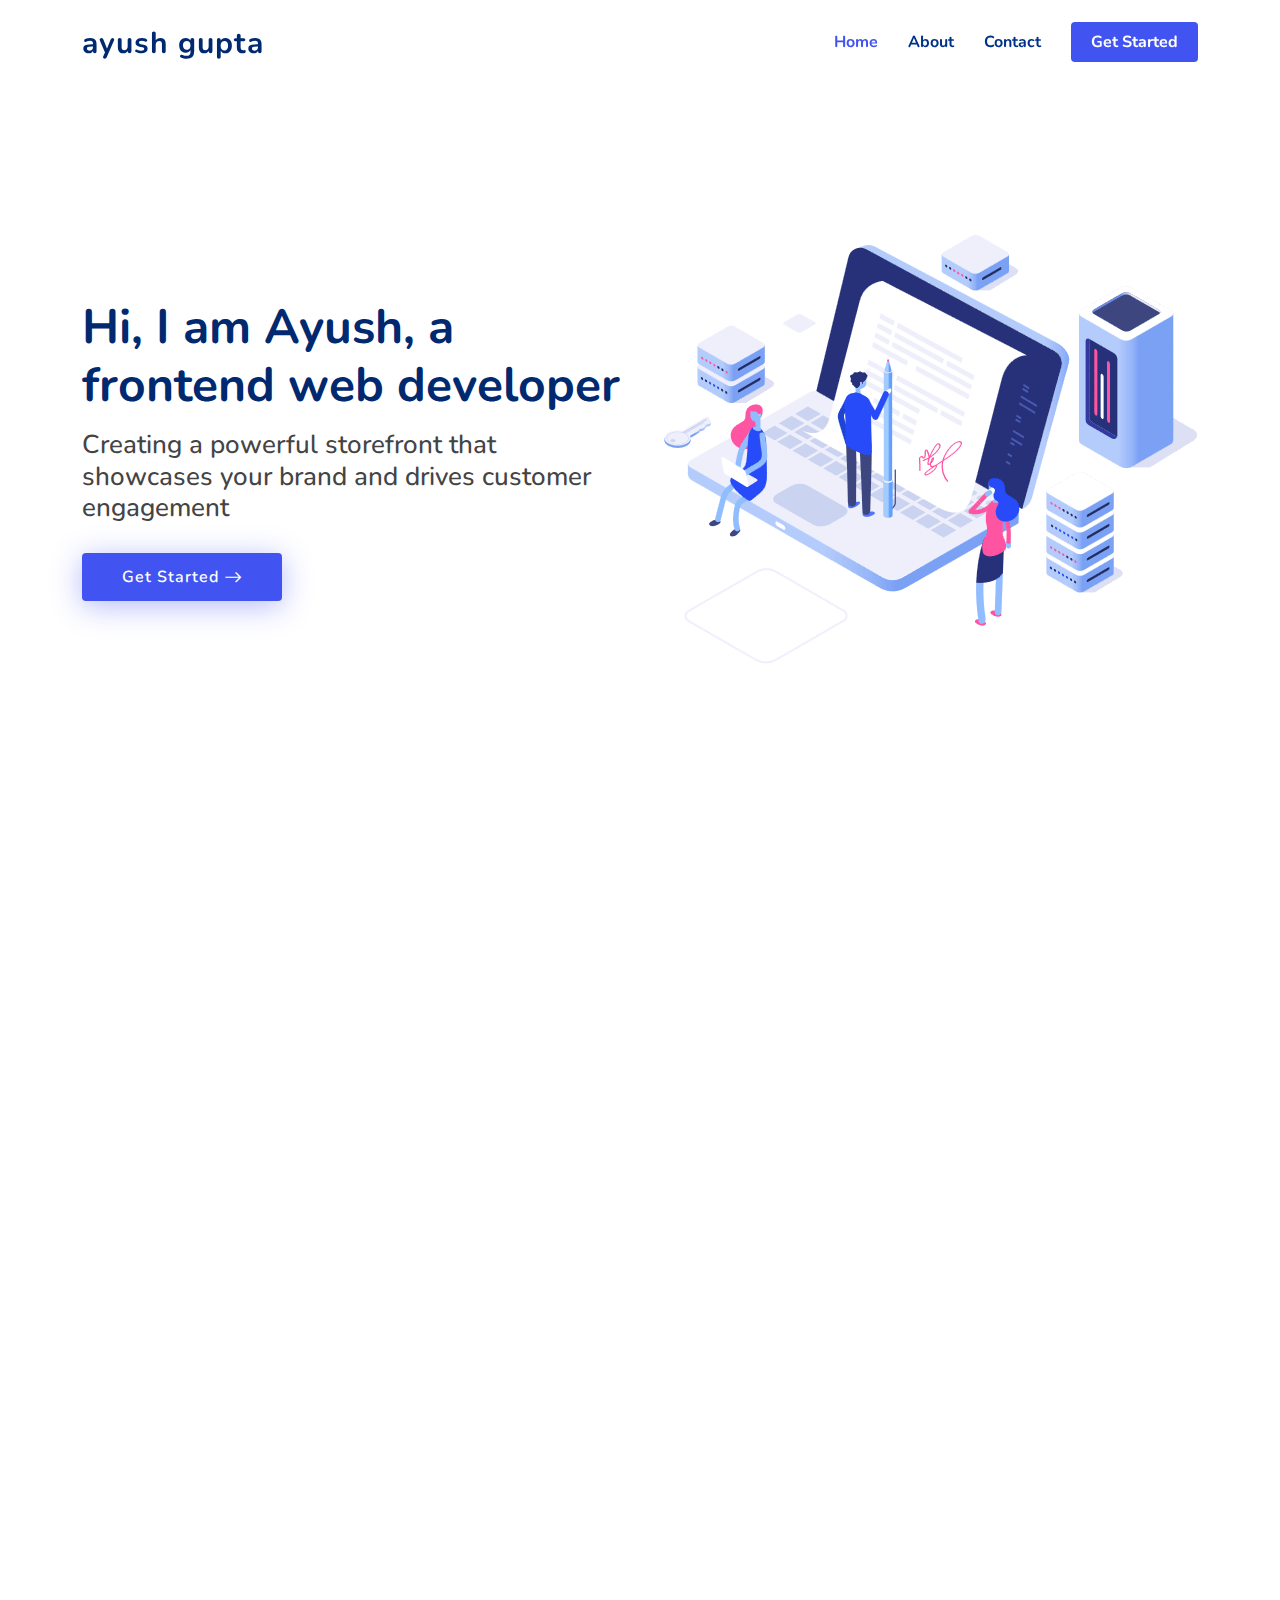
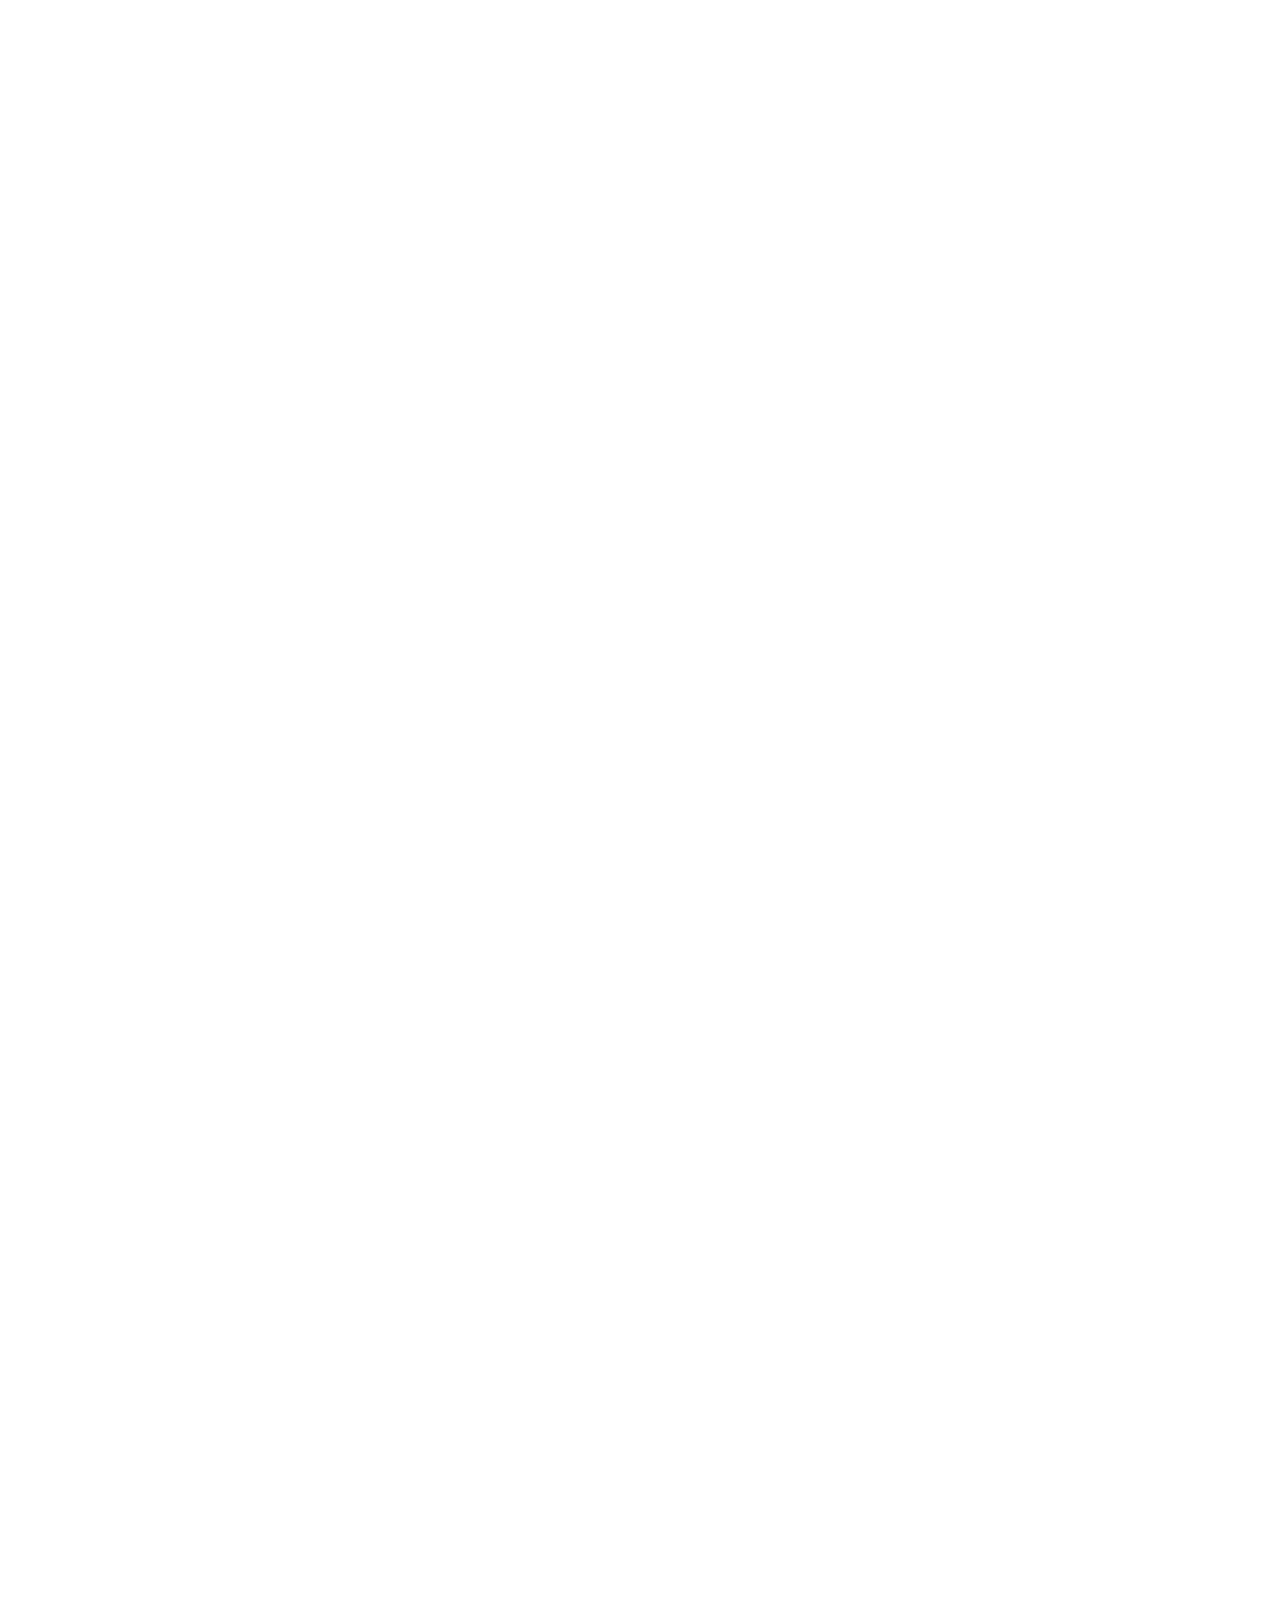
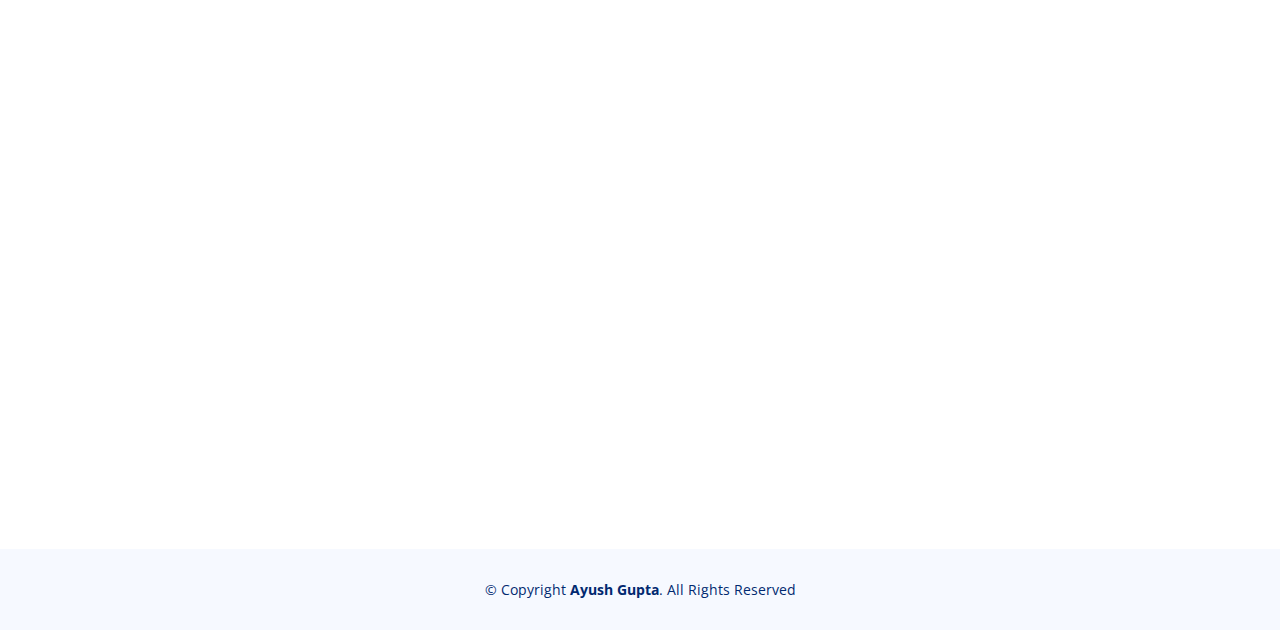
==== commit 6c09bc7e: "Directory Testing" ====
--- a/index.html
+++ b/index.html
@@ -55,8 +55,8 @@
     <div class="container">
       <div class="row">
         <div class="col-lg-6 d-flex flex-column justify-content-center">
-          <h1 data-aos="fade-up">Build Your Busines Faster With EasyWeb</h1>
-          <h2 data-aos="fade-up" data-aos-delay="400">Create a powerful storefront that showcases your brand and drives customer engagement
+          <h1 data-aos="fade-up">Hi, I am Ayush, a frontend web developer  </h1>
+          <h2 data-aos="fade-up" data-aos-delay="400">Creating a powerful storefront that showcases your brand and drives customer engagement
           </h2>
           <div data-aos="fade-up" data-aos-delay="600">
             <div class="text-center text-lg-start">
@@ -83,7 +83,7 @@
 
         <header class="section-header">
           
-          <p>What We Offer</p>
+          <p>What I Bring to the Table</p>
         </header>
 
         <div class="row">
@@ -121,7 +121,7 @@
       <div class="container" data-aos="fade-up">
 
         <header class="section-header">
-          <p>Why Us?</p>
+          <p>Why Choose Me?</p>
         </header>
 
         <div class="row gy-4">
@@ -130,7 +130,7 @@
             <div class="service-box blue">
               <i class="ri-discuss-line icon"></i>
              
-              <p>Transform your business's online presence with a visually captivating and user-friendly website.</p>
+              <p>Transforming your business's online presence with a visually captivating and user-friendly website.</p>
             </div>
           </div>
 
@@ -138,7 +138,7 @@
             <div class="service-box orange">
               <i class="ri-discuss-line icon"></i>
               
-              <p>Create a powerful digital storefront that showcases your brand and drives customer engagement.</p>
+              <p>Crafting a compelling online presence that highlights your brand and fosters customer interaction.</p>
             </div>
           </div>
 
@@ -146,7 +146,7 @@
             <div class="service-box green">
               <i class="ri-discuss-line icon"></i>
               
-              <p>Stand out from the competition with a custom-designed website that reflects your business's unique identity.</p>
+              <p>Standing out from the competition with a custom-designed website that reflects your business's unique identity.</p>
             </div>
           </div>
 
@@ -154,7 +154,7 @@
             <div class="service-box red">
               <i class="ri-discuss-line icon"></i>
               
-              <p>Empower your business with a modern and responsive website that effectively communicates your products and services.</p>
+              <p>Empowering your business with a modern and responsive website that effectively communicates your products and services.</p>
             </div>
           </div>
 
@@ -162,7 +162,7 @@
             <div class="service-box purple">
               <i class="ri-discuss-line icon"></i>
               
-              <p>Seamlessly expand your online reach and generate leads with a professionally developed website.</p>
+              <p>Seamlessly expanding your online reach and generate leads with a professionally developed website.</p>
             </div>
           </div>
 
@@ -170,7 +170,7 @@
             <div class="service-box pink">
               <i class="ri-discuss-line icon"></i>
               
-              <p>Enhance your business's online visibility and convert visitors into customers with a visually stunning website.</p>
+              <p>Enhancing your business's online visibility and convert visitors into customers with a visually stunning website.</p>
             </div>
           </div>
 
@@ -252,78 +252,38 @@
           <p>Contact</p>
         </header>
 
-        <div class="row gy-4">
-
-          <div class="col-lg-6">
-
-            <div class="row gy-4">
-              <div class="col-md-6">
-                <div class="info-box">
-                  <i class="bi bi-geo-alt"></i>
-                  <h3>Address</h3>
-                  <p>A108 Adam Street,<br>New York, NY 535022</p>
-                </div>
-              </div>
-              <div class="col-md-6">
-                <div class="info-box">
-                  <i class="bi bi-telephone"></i>
-                  <h3>Call Us</h3>
-                  <p>+1 5589 55488 55<br>+1 6678 254445 41</p>
-                </div>
-              </div>
-              <div class="col-md-6">
-                <div class="info-box">
-                  <i class="bi bi-envelope"></i>
-                  <h3>Email Us</h3>
-                  <p>ayush.me1204@gmail.com</p>
-                </div>
-              </div>
-              <div class="col-md-6">
-                <div class="info-box">
-                  <i class="bi bi-clock"></i>
-                  <h3>Open Hours</h3>
-                  <p>Monday - Friday<br>9:00AM - 05:00PM</p>
-                </div>
-              </div>
-            </div>
-
-          </div>
-
-          <div class="col-lg-6">
-            <form action="forms/contact.php" method="post" class="php-email-form">
-              <div class="row gy-4">
-
-                <div class="col-md-6">
-                  <input type="text" name="name" class="form-control" placeholder="Your Name" required>
-                </div>
-
-                <div class="col-md-6 ">
-                  <input type="email" class="form-control" name="email" placeholder="Your Email" required>
-                </div>
-
-                <div class="col-md-12">
-                  <input type="text" class="form-control" name="subject" placeholder="Subject" required>
-                </div>
-
-                <div class="col-md-12">
-                  <textarea class="form-control" name="message" rows="6" placeholder="Message" required></textarea>
-                </div>
-
-                <div class="col-md-12 text-center">
-                  <div class="loading">Loading</div>
-                  <div class="error-message"></div>
-                  <div class="sent-message">Your message has been sent. Thank you!</div>
-
-                  <button type="submit">Send Message</button>
-                </div>
-
-              </div>
-            </form>
-
-          </div>
-
-        </div>
-
+          <div class="row align-items-center">
+
+              <div class="col">
+                <div class="info-box">
+                  <a class="bi bi-twitter" href="https://twitter.com/MenaceAyush" target="_blank"></a>
+                </div>
+              </div>
+
+              <div class="col">
+                <div class="info-box">
+                  <a class="bi bi-github" href="https://github.com/MenaceG" target="_blank"></a>
+                </div>
+              </div>
+
+              <div class="col">
+                <div class="info-box">
+                  <a class="bi bi-envelope-at-fill" href="mailto:ayush.me1204@gmail.com" target="_blank"></a>
+                </div>
+              </div>
+
+              <div class="col">
+                <div class="info-box">
+                  <a class="bi bi-linkedin" href="https://www.linkedin.com/in/ayush-gupta-512458274/" target="_blank"></a>
+                </div>
+              </div>
+
+              <div class="col">
+                <div class="info-box">
+                  <a class="bi bi-whatsapp" href="https://wa.me/+919004482964" target="_blank"></a>
+                </div>
+              </div>
+          </div>
       </div>
 
     </section>
--- a/assets/styles.css
+++ b/assets/styles.css
@@ -67,56 +67,6 @@
   }
 }
 
-/*--------------------------------------------------------------
-# Breadcrumbs
---------------------------------------------------------------*/
-.breadcrumbs {
-  padding: 15px 0;
-  background: #012970;
-  min-height: 40px;
-  margin-top: 82px;
-  color: #fff;
-}
-
-@media (max-width: 992px) {
-  .breadcrumbs {
-    margin-top: 57px;
-  }
-}
-
-.breadcrumbs h2 {
-  font-size: 28px;
-  font-weight: 500;
-}
-
-.breadcrumbs ol {
-  display: flex;
-  flex-wrap: wrap;
-  list-style: none;
-  padding: 0 0 10px 0;
-  margin: 0;
-  font-size: 14px;
-}
-
-.breadcrumbs ol a {
-  color: #fff;
-  transition: 0.3s;
-}
-
-.breadcrumbs ol a:hover {
-  text-decoration: underline;
-}
-
-.breadcrumbs ol li+li {
-  padding-left: 10px;
-}
-
-.breadcrumbs ol li+li::before {
-  display: inline-block;
-  padding-right: 10px;
-  color: #8894f6;
-  content: "/";
-}
 
 /*--------------------------------------------------------------
 # Back to top button
@@ -258,98 +208,6 @@
   background: #5969f3;
 }
 
-.navbar .dropdown ul {
-  display: block;
-  position: absolute;
-  left: 14px;
-  top: calc(100% + 30px);
-  margin: 0;
-  padding: 10px 0;
-  z-index: 99;
-  opacity: 0;
-  visibility: hidden;
-  background: #fff;
-  box-shadow: 0px 0px 30px rgba(127, 137, 161, 0.25);
-  transition: 0.3s;
-  border-radius: 4px;
-}
-
-.navbar .dropdown ul li {
-  min-width: 200px;
-}
-
-.navbar .dropdown ul a {
-  padding: 10px 20px;
-  font-size: 15px;
-  text-transform: none;
-  font-weight: 600;
-}
-
-.navbar .dropdown ul a i {
-  font-size: 12px;
-}
-
-.navbar .dropdown ul a:hover,
-.navbar .dropdown ul .active:hover,
-.navbar .dropdown ul li:hover>a {
-  color: #4154f1;
-}
-
-.navbar .dropdown:hover>ul {
-  opacity: 1;
-  top: 100%;
-  visibility: visible;
-}
-
-.navbar .megamenu {
-  position: static;
-}
-
-.navbar .megamenu ul {
-  margin-top: 5px;
-  right: 0;
-  padding: 10px;
-  display: flex;
-}
-
-.navbar .megamenu ul li {
-  flex: 1;
-}
-
-.navbar .megamenu ul li a,
-.navbar .megamenu ul li:hover>a {
-  color: #013289;
-}
-
-.navbar .megamenu ul li a:hover,
-.navbar .megamenu ul li .active,
-.navbar .megamenu ul li .active:hover {
-  color: #4154f1;
-}
-
-.navbar .dropdown .dropdown ul {
-  top: 0;
-  left: calc(100% - 30px);
-  visibility: hidden;
-}
-
-.navbar .dropdown .dropdown:hover>ul {
-  opacity: 1;
-  top: 0;
-  left: 100%;
-  visibility: visible;
-}
-
-@media (max-width: 1366px) {
-  .navbar .dropdown .dropdown ul {
-    left: -90%;
-  }
-
-  .navbar .dropdown .dropdown:hover>ul {
-    left: -100%;
-  }
-}
-
 /**
 * Mobile Navigation 
 */
@@ -436,29 +294,6 @@
   background: #fff;
   box-shadow: 0px 0px 30px rgba(127, 137, 161, 0.25);
 }
-
-.navbar-mobile .dropdown ul li {
-  min-width: 200px;
-}
-
-.navbar-mobile .dropdown ul a {
-  padding: 10px 20px;
-}
-
-.navbar-mobile .dropdown ul a i {
-  font-size: 12px;
-}
-
-.navbar-mobile .dropdown ul a:hover,
-.navbar-mobile .dropdown ul .active:hover,
-.navbar-mobile .dropdown ul li:hover>a {
-  color: #4154f1;
-}
-
-.navbar-mobile .dropdown>.dropdown-active {
-  display: block;
-}
-
 /*--------------------------------------------------------------
 # Hero Section
 --------------------------------------------------------------*/
@@ -555,64 +390,12 @@
 }
 
 /*--------------------------------------------------------------
-# Index Page
---------------------------------------------------------------*/
-/*--------------------------------------------------------------
-# About
---------------------------------------------------------------*/
-.about .content {
-  background-color: #f6f9ff;
-  padding: 40px;
-}
-
-.about h3 {
-  font-size: 14px;
-  font-weight: 700;
-  color: #4154f1;
-  text-transform: uppercase;
-}
-
-.about h2 {
-  font-size: 24px;
-  font-weight: 700;
-  color: #012970;
-}
-
-.about p {
-  margin: 15px 0 30px 0;
-  line-height: 24px;
-}
-
-.about .btn-read-more {
-  line-height: 0;
-  padding: 15px 40px;
-  border-radius: 4px;
-  transition: 0.5s;
-  color: #fff;
-  background: #4154f1;
-  box-shadow: 0px 5px 25px rgba(65, 84, 241, 0.3);
-}
-
-.about .btn-read-more span {
-  font-family: "Nunito", sans-serif;
-  font-weight: 600;
-  font-size: 16px;
-  letter-spacing: 1px;
-}
-
-.about .btn-read-more i {
-  margin-left: 5px;
-  font-size: 18px;
-  transition: 0.3s;
-}
-
-.about .btn-read-more:hover i {
-  transform: translateX(5px);
-}
-
-/*--------------------------------------------------------------
 # Values
 --------------------------------------------------------------*/
+.values p{
+  margin: 1em;
+}
+
 .values .box {
   padding: 30px;
   box-shadow: 0px 0 5px rgba(1, 41, 112, 0.08);
@@ -643,45 +426,13 @@
 }
 
 /*--------------------------------------------------------------
-# Counts
---------------------------------------------------------------*/
-.counts {
-  padding: 70px 0 60px;
-}
-
-.counts .count-box {
-  display: flex;
-  align-items: center;
-  padding: 30px;
-  width: 100%;
-  background: #fff;
-  box-shadow: 0px 0 30px rgba(1, 41, 112, 0.08);
-}
-
-.counts .count-box i {
-  font-size: 42px;
-  line-height: 0;
-  margin-right: 20px;
-  color: #4154f1;
-}
-
-.counts .count-box span {
-  font-size: 36px;
-  display: block;
-  font-weight: 600;
-  color: #0b198f;
-}
-
-.counts .count-box p {
-  padding: 0;
-  margin: 0;
-  font-family: "Nunito", sans-serif;
-  font-size: 14px;
-}
-
-/*--------------------------------------------------------------
 # Features
 --------------------------------------------------------------*/
+
+.section-header p{
+  margin: 1.5em;
+}
+
 .features .feature-box {
   padding: 24px 20px;
   box-shadow: 0px 0 30px rgba(1, 41, 112, 0.08);
@@ -807,6 +558,10 @@
 /*--------------------------------------------------------------
 # Services
 --------------------------------------------------------------*/
+
+.services p{
+  margin: 1.5em;
+}
 .services .service-box {
   box-shadow: 0px 0 30px rgba(1, 41, 112, 0.08);
   height: 100%;
@@ -821,7 +576,7 @@
   padding: 40px 20px;
   border-radius: 4px;
   position: relative;
-  margin-bottom: 25px;
+  margin-bottom: 20px;
   display: inline-block;
   line-height: 0;
   transition: 0.3s;
@@ -831,22 +586,6 @@
   color: #444444;
   font-weight: 700;
 }
-
-.services .service-box .read-more {
-  display: inline-flex;
-  align-items: center;
-  justify-content: center;
-  font-weight: 600;
-  font-size: 16px;
-  padding: 8px 20px;
-}
-
-.services .service-box .read-more i {
-  line-height: 0;
-  margin-left: 5px;
-  font-size: 18px;
-}
-
 .services .service-box.blue {
   border-bottom: 3px solid #2db6fa;
 }
@@ -960,760 +699,21 @@
 }
 
 /*--------------------------------------------------------------
-# Pricing
---------------------------------------------------------------*/
-.pricing .box {
-  padding: 40px 20px;
-  background: #fff;
-  text-align: center;
-  box-shadow: 0px 0 30px rgba(1, 41, 112, 0.08);
-  border-radius: 4px;
-  position: relative;
-  overflow: hidden;
-  transition: 0.3s;
-}
-
-.pricing .box:hover {
-  transform: scale(1.1);
-  box-shadow: 0px 0 30px rgba(1, 41, 112, 0.1);
-}
-
-.pricing h3 {
-  font-weight: 700;
-  font-size: 18px;
-  margin-bottom: 15px;
-}
-
-.pricing .price {
-  font-size: 36px;
-  color: #444444;
-  font-weight: 600;
-  font-family: "Poppins", sans-serif;
-}
-
-.pricing .price sup {
-  font-size: 20px;
-  top: -15px;
-  left: -3px;
-}
-
-.pricing .price span {
-  color: #bababa;
-  font-size: 16px;
-  font-weight: 300;
-}
-
-.pricing img {
-  padding: 30px 40px;
-}
-
-.pricing ul {
-  padding: 0;
-  list-style: none;
-  color: #444444;
-  text-align: center;
-  line-height: 26px;
-  font-size: 16px;
-  margin-bottom: 25px;
-}
-
-.pricing ul li {
-  padding-bottom: 10px;
-}
-
-.pricing ul .na {
-  color: #ccc;
-  text-decoration: line-through;
-}
-
-.pricing .btn-buy {
-  display: inline-block;
-  padding: 8px 40px 10px 40px;
-  border-radius: 50px;
-  color: #4154f1;
-  transition: none;
-  font-size: 16px;
-  font-weight: 400;
-  font-family: "Nunito", sans-serif;
-  font-weight: 600;
-  transition: 0.3s;
-  border: 1px solid #4154f1;
-}
-
-.pricing .btn-buy:hover {
-  background: #4154f1;
-  color: #fff;
-}
-
-.pricing .featured {
-  width: 200px;
-  position: absolute;
-  top: 18px;
-  right: -68px;
-  transform: rotate(45deg);
-  z-index: 1;
-  font-size: 14px;
-  padding: 1px 0 3px 0;
-  background: #4154f1;
-  color: #fff;
-}
-
-/*--------------------------------------------------------------
-# F.A.Q
---------------------------------------------------------------*/
-.faq .accordion-collapse {
-  border: 0;
-}
-
-.faq .accordion-button {
-  padding: 15px 15px 20px 0;
-  font-weight: 600;
-  border: 0;
-  font-size: 18px;
-  color: #444444;
-  text-align: left;
-}
-
-.faq .accordion-button:focus {
-  box-shadow: none;
-}
-
-.faq .accordion-button:not(.collapsed) {
-  background: none;
-  color: #4154f1;
-  border-bottom: 0;
-}
-
-.faq .accordion-body {
-  padding: 0 0 25px 0;
-  border: 0;
-}
-
-/*--------------------------------------------------------------
-# Portfolio
---------------------------------------------------------------*/
-.portfolio #portfolio-flters {
-  padding: 0;
-  margin: 0 auto 25px auto;
-  list-style: none;
-  text-align: center;
-  background: white;
-  border-radius: 50px;
-  padding: 2px 15px;
-}
-
-.portfolio #portfolio-flters li {
-  cursor: pointer;
-  display: inline-block;
-  padding: 8px 20px 10px 20px;
-  font-size: 15px;
-  font-weight: 600;
-  line-height: 1;
-  color: #444444;
-  margin: 0 4px 8px 4px;
-  transition: 0.3s;
-  border-radius: 50px;
-  border: 1px solid #fff;
-}
-
-.portfolio #portfolio-flters li:hover,
-.portfolio #portfolio-flters li.filter-active {
-  color: #4154f1;
-  border-color: #4154f1;
-}
-
-.portfolio #portfolio-flters li:last-child {
-  margin-right: 0;
-}
-
-.portfolio .portfolio-wrap {
-  transition: 0.3s;
-  position: relative;
-  overflow: hidden;
-  z-index: 1;
-  background: rgba(255, 255, 255, 0.75);
-}
-
-.portfolio .portfolio-wrap::before {
-  content: "";
-  background: rgba(255, 255, 255, 0.75);
-  position: absolute;
-  left: 30px;
-  right: 30px;
-  top: 30px;
-  bottom: 30px;
-  transition: all ease-in-out 0.3s;
-  z-index: 2;
-  opacity: 0;
-}
-
-.portfolio .portfolio-wrap img {
-  transition: 1s;
-}
-
-.portfolio .portfolio-wrap .portfolio-info {
-  opacity: 0;
-  position: absolute;
-  top: 0;
-  left: 0;
-  right: 0;
-  bottom: 0;
-  text-align: center;
-  z-index: 3;
-  transition: all ease-in-out 0.3s;
+# Contact
+--------------------------------------------------------------*/
+
+.contact .info-box{
   display: flex;
-  flex-direction: column;
   justify-content: center;
-  align-items: center;
-}
-
-.portfolio .portfolio-wrap .portfolio-info::before {
-  display: block;
-  content: "";
-  width: 48px;
-  height: 48px;
-  position: absolute;
-  top: 35px;
-  left: 35px;
-  border-top: 3px solid rgba(1, 41, 112, 0.2);
-  border-left: 3px solid rgba(1, 41, 112, 0.2);
-  transition: all 0.5s ease 0s;
-  z-index: 9994;
-}
-
-.portfolio .portfolio-wrap .portfolio-info::after {
-  display: block;
-  content: "";
-  width: 48px;
-  height: 48px;
-  position: absolute;
-  bottom: 35px;
-  right: 35px;
-  border-bottom: 3px solid rgba(1, 41, 112, 0.2);
-  border-right: 3px solid rgba(1, 41, 112, 0.2);
-  transition: all 0.5s ease 0s;
-  z-index: 9994;
-}
-
-.portfolio .portfolio-wrap .portfolio-info h4 {
-  font-size: 20px;
-  color: #012970;
-  font-weight: 700;
-}
-
-.portfolio .portfolio-wrap .portfolio-info p {
-  color: #012970;
-  font-weight: 600;
-  font-size: 14px;
-  text-transform: uppercase;
-  padding: 0;
-  margin: 0;
-}
-
-.portfolio .portfolio-wrap .portfolio-links {
-  text-align: center;
-  z-index: 4;
-}
-
-.portfolio .portfolio-wrap .portfolio-links a {
-  color: #fff;
-  background: #4154f1;
-  margin: 10px 2px;
-  width: 36px;
-  height: 36px;
-  display: inline-flex;
-  align-items: center;
-  justify-content: center;
-  border-radius: 50%;
-  transition: 0.3s;
-}
-
-.portfolio .portfolio-wrap .portfolio-links a i {
-  font-size: 24px;
-  line-height: 0;
-}
-
-.portfolio .portfolio-wrap .portfolio-links a:hover {
-  background: #5969f3;
-}
-
-.portfolio .portfolio-wrap:hover img {
-  transform: scale(1.1);
-}
-
-.portfolio .portfolio-wrap:hover::before {
-  top: 0;
-  left: 0;
-  right: 0;
-  bottom: 0;
-  opacity: 1;
-}
-
-.portfolio .portfolio-wrap:hover .portfolio-info {
-  opacity: 1;
-}
-
-.portfolio .portfolio-wrap:hover .portfolio-info::before {
-  top: 15px;
-  left: 15px;
-}
-
-.portfolio .portfolio-wrap:hover .portfolio-info::after {
-  bottom: 15px;
-  right: 15px;
-}
-
-/*--------------------------------------------------------------
-# Portfolio Details
---------------------------------------------------------------*/
-.portfolio-details {
-  padding-top: 40px;
-}
-
-.portfolio-details .portfolio-details-slider img {
-  width: 100%;
-}
-
-.portfolio-details .portfolio-details-slider .swiper-pagination {
-  margin-top: 20px;
-  position: relative;
-}
-
-.portfolio-details .portfolio-details-slider .swiper-pagination .swiper-pagination-bullet {
-  width: 12px;
-  height: 12px;
-  background-color: #fff;
-  opacity: 1;
-  border: 1px solid #4154f1;
-}
-
-.portfolio-details .portfolio-details-slider .swiper-pagination .swiper-pagination-bullet-active {
-  background-color: #4154f1;
-}
-
-.portfolio-details .portfolio-info {
-  padding: 30px;
-  box-shadow: 0px 0 30px rgba(1, 41, 112, 0.08);
-}
-
-.portfolio-details .portfolio-info h3 {
-  font-size: 22px;
-  font-weight: 700;
-  margin-bottom: 20px;
-  padding-bottom: 20px;
-  border-bottom: 1px solid #eee;
-}
-
-.portfolio-details .portfolio-info ul {
-  list-style: none;
-  padding: 0;
-  font-size: 15px;
-}
-
-.portfolio-details .portfolio-info ul li+li {
-  margin-top: 10px;
-}
-
-.portfolio-details .portfolio-description {
-  padding-top: 30px;
-}
-
-.portfolio-details .portfolio-description h2 {
-  font-size: 26px;
-  font-weight: 700;
-  margin-bottom: 20px;
-}
-
-.portfolio-details .portfolio-description p {
-  padding: 0;
-}
-
-/*--------------------------------------------------------------
-# Testimonials
---------------------------------------------------------------*/
-.testimonials .testimonial-item {
-  box-sizing: content-box;
-  padding: 30px;
-  margin: 40px 30px;
-  box-shadow: 0px 0 20px rgba(1, 41, 112, 0.1);
-  background: #fff;
-  min-height: 320px;
-  display: flex;
-  flex-direction: column;
-  text-align: center;
-  transition: 0.3s;
-}
-
-.testimonials .testimonial-item .stars {
-  margin-bottom: 15px;
-}
-
-.testimonials .testimonial-item .stars i {
-  color: #ffc107;
-  margin: 0 1px;
-}
-
-.testimonials .testimonial-item .testimonial-img {
-  width: 90px;
-  border-radius: 50%;
-  border: 4px solid #fff;
-  margin: 0 auto;
-}
-
-.testimonials .testimonial-item h3 {
-  font-size: 18px;
-  font-weight: bold;
-  margin: 10px 0 5px 0;
-  color: #111;
-}
-
-.testimonials .testimonial-item h4 {
-  font-size: 14px;
-  color: #999;
-  margin: 0;
-}
-
-.testimonials .testimonial-item p {
-  font-style: italic;
-  margin: 0 auto 15px auto;
-}
-
-.testimonials .swiper-pagination {
-  margin-top: 20px;
-  position: relative;
-}
-
-.testimonials .swiper-pagination .swiper-pagination-bullet {
-  width: 12px;
-  height: 12px;
-  background-color: #fff;
-  opacity: 1;
-  border: 1px solid #4154f1;
-}
-
-.testimonials .swiper-pagination .swiper-pagination-bullet-active {
-  background-color: #4154f1;
-}
-
-.testimonials .swiper-slide {
-  opacity: 0.3;
-}
-
-@media (max-width: 1199px) {
-  .testimonials .swiper-slide-active {
-    opacity: 1;
-  }
-
-  .testimonials .swiper-pagination {
-    margin-top: 0;
-  }
-}
-
-@media (min-width: 1200px) {
-  .testimonials .swiper-slide-next {
-    opacity: 1;
-    transform: scale(1.12);
-  }
-}
-
-/*--------------------------------------------------------------
-# Team
---------------------------------------------------------------*/
-.team {
-  background: #fff;
-  padding: 60px 0;
-}
-
-.team .member {
-  overflow: hidden;
-  text-align: center;
-  border-radius: 5px;
-  background: #fff;
-  box-shadow: 0px 0 30px rgba(1, 41, 112, 0.08);
-  transition: 0.3s;
-}
-
-.team .member .member-img {
-  position: relative;
-  overflow: hidden;
-}
-
-.team .member .member-img:after {
-  position: absolute;
-  content: "";
-  left: 0;
-  bottom: 0;
-  height: 100%;
-  width: 100%;
-  background: url(../img/team-shape.svg) no-repeat center bottom;
-  background-size: contain;
-  z-index: 1;
-}
-
-.team .member .social {
-  position: absolute;
-  right: -100%;
-  top: 30px;
-  opacity: 0;
-  border-radius: 4px;
-  transition: 0.5s;
-  background: rgba(255, 255, 255, 0.3);
-  z-index: 2;
-}
-
-.team .member .social a {
-  transition: color 0.3s;
-  color: rgba(1, 41, 112, 0.5);
-  margin: 15px 12px;
-  display: block;
-  line-height: 0;
-  text-align: center;
-}
-
-.team .member .social a:hover {
-  color: rgba(1, 41, 112, 0.8);
-}
-
-.team .member .social i {
-  font-size: 18px;
-}
-
-.team .member .member-info {
-  padding: 10px 15px 20px 15px;
-}
-
-.team .member .member-info h4 {
-  font-weight: 700;
-  margin-bottom: 5px;
-  font-size: 20px;
-  color: #012970;
-}
-
-.team .member .member-info span {
-  display: block;
-  font-size: 14px;
-  font-weight: 400;
-  color: #aaaaaa;
-}
-
-.team .member .member-info p {
-  font-style: italic;
-  font-size: 14px;
-  padding-top: 15px;
-  line-height: 26px;
-  color: #5e5e5e;
-}
-
-.team .member:hover {
-  transform: scale(1.08);
-  box-shadow: 0px 0 30px rgba(1, 41, 112, 0.1);
-}
-
-.team .member:hover .social {
-  right: 8px;
-  opacity: 1;
-}
-
-/*--------------------------------------------------------------
-# Clients
---------------------------------------------------------------*/
-.clients .clients-slider .swiper-slide img {
-  opacity: 0.5;
-  transition: 0.3s;
-}
-
-.clients .clients-slider .swiper-slide img:hover {
-  opacity: 1;
-}
-
-.clients .clients-slider .swiper-pagination {
-  margin-top: 20px;
-  position: relative;
-}
-
-.clients .clients-slider .swiper-pagination .swiper-pagination-bullet {
-  width: 12px;
-  height: 12px;
-  background-color: #fff;
-  opacity: 1;
-  border: 1px solid #4154f1;
-}
-
-.clients .clients-slider .swiper-pagination .swiper-pagination-bullet-active {
-  background-color: #4154f1;
-}
-
-/*--------------------------------------------------------------
-# Recent Blog Posts
---------------------------------------------------------------*/
-.recent-blog-posts .post-box {
-  box-shadow: 0px 0 30px rgba(1, 41, 112, 0.08);
-  transition: 0.3s;
-  height: 100%;
-  overflow: hidden;
-  padding: 30px;
-  border-radius: 8px;
-  position: relative;
-  display: flex;
-  flex-direction: column;
-}
-
-.recent-blog-posts .post-box .post-img {
-  overflow: hidden;
-  margin: -30px -30px 15px -30px;
-  position: relative;
-}
-
-.recent-blog-posts .post-box .post-img img {
-  transition: 0.5s;
-}
-
-.recent-blog-posts .post-box .post-date {
-  font-size: 16px;
-  font-weight: 600;
-  color: rgba(1, 41, 112, 0.6);
-  display: block;
-  margin-bottom: 10px;
-}
-
-.recent-blog-posts .post-box .post-title {
-  font-size: 24px;
-  color: #012970;
-  font-weight: 700;
-  margin-bottom: 18px;
-  position: relative;
-  transition: 0.3s;
-}
-
-.recent-blog-posts .post-box .readmore {
-  display: flex;
-  align-items: center;
-  font-weight: 600;
-  line-height: 1;
-  transition: 0.3s;
-}
-
-.recent-blog-posts .post-box .readmore i {
-  line-height: 0;
-  margin-left: 4px;
-  font-size: 18px;
-}
-
-.recent-blog-posts .post-box:hover .post-title {
-  color: #4154f1;
-}
-
-.recent-blog-posts .post-box:hover .post-img img {
-  transform: rotate(6deg) scale(1.2);
-}
-
-/*--------------------------------------------------------------
-# Contact
---------------------------------------------------------------*/
-.contact .info-box {
   color: #444444;
   background: #fafbff;
   padding: 30px;
 }
 
-.contact .info-box i {
-  font-size: 38px;
+.info-box a{ 
+  font-size: 40px;
   line-height: 0;
   color: #4154f1;
-}
-
-.contact .info-box h3 {
-  font-size: 20px;
-  color: #012970;
-  font-weight: 700;
-  margin: 20px 0 10px 0;
-}
-
-.contact .info-box p {
-  padding: 0;
-  line-height: 24px;
-  font-size: 14px;
-  margin-bottom: 0;
-}
-
-.contact .php-email-form {
-  background: #fafbff;
-  padding: 30px;
-  height: 100%;
-}
-
-.contact .php-email-form .error-message {
-  display: none;
-  color: #fff;
-  background: #ed3c0d;
-  text-align: left;
-  padding: 15px;
-  margin-bottom: 24px;
-  font-weight: 600;
-}
-
-.contact .php-email-form .sent-message {
-  display: none;
-  color: #fff;
-  background: #18d26e;
-  text-align: center;
-  padding: 15px;
-  margin-bottom: 24px;
-  font-weight: 600;
-}
-
-.contact .php-email-form .loading {
-  display: none;
-  background: #fff;
-  text-align: center;
-  padding: 15px;
-  margin-bottom: 24px;
-}
-
-.contact .php-email-form .loading:before {
-  content: "";
-  display: inline-block;
-  border-radius: 50%;
-  width: 24px;
-  height: 24px;
-  margin: 0 10px -6px 0;
-  border: 3px solid #18d26e;
-  border-top-color: #eee;
-  animation: animate-loading 1s linear infinite;
-}
-
-.contact .php-email-form input,
-.contact .php-email-form textarea {
-  border-radius: 0;
-  box-shadow: none;
-  font-size: 14px;
-  border-radius: 0;
-}
-
-.contact .php-email-form input:focus,
-.contact .php-email-form textarea:focus {
-  border-color: #4154f1;
-}
-
-.contact .php-email-form input {
-  padding: 10px 15px;
-}
-
-.contact .php-email-form textarea {
-  padding: 12px 15px;
-}
-
-.contact .php-email-form button[type=submit] {
-  background: #4154f1;
-  border: 0;
-  padding: 10px 30px;
-  color: #fff;
-  transition: 0.4s;
-  border-radius: 4px;
-}
-
-.contact .php-email-form button[type=submit]:hover {
-  background: #5969f3;
 }
 
 @keyframes animate-loading {
@@ -1724,514 +724,6 @@
   100% {
     transform: rotate(360deg);
   }
-}
-
-/*--------------------------------------------------------------
-# Blog
---------------------------------------------------------------*/
-.blog {
-  padding: 40px 0 20px 0;
-}
-
-.blog .entry {
-  padding: 30px;
-  margin-bottom: 60px;
-  box-shadow: 0 4px 16px rgba(0, 0, 0, 0.1);
-}
-
-.blog .entry .entry-img {
-  max-height: 440px;
-  margin: -30px -30px 20px -30px;
-  overflow: hidden;
-}
-
-.blog .entry .entry-title {
-  font-size: 28px;
-  font-weight: bold;
-  padding: 0;
-  margin: 0 0 20px 0;
-}
-
-.blog .entry .entry-title a {
-  color: #012970;
-  transition: 0.3s;
-}
-
-.blog .entry .entry-title a:hover {
-  color: #4154f1;
-}
-
-.blog .entry .entry-meta {
-  margin-bottom: 15px;
-  color: #4084fd;
-}
-
-.blog .entry .entry-meta ul {
-  display: flex;
-  flex-wrap: wrap;
-  list-style: none;
-  align-items: center;
-  padding: 0;
-  margin: 0;
-}
-
-.blog .entry .entry-meta ul li+li {
-  padding-left: 20px;
-}
-
-.blog .entry .entry-meta i {
-  font-size: 16px;
-  margin-right: 8px;
-  line-height: 0;
-}
-
-.blog .entry .entry-meta a {
-  color: #777777;
-  font-size: 14px;
-  display: inline-block;
-  line-height: 1;
-}
-
-.blog .entry .entry-content p {
-  line-height: 24px;
-}
-
-.blog .entry .entry-content .read-more {
-  -moz-text-align-last: right;
-  text-align-last: right;
-}
-
-.blog .entry .entry-content .read-more a {
-  display: inline-block;
-  background: #4154f1;
-  color: #fff;
-  padding: 6px 20px;
-  transition: 0.3s;
-  font-size: 14px;
-  border-radius: 4px;
-}
-
-.blog .entry .entry-content .read-more a:hover {
-  background: #5969f3;
-}
-
-.blog .entry .entry-content h3 {
-  font-size: 22px;
-  margin-top: 30px;
-  font-weight: bold;
-}
-
-.blog .entry .entry-content blockquote {
-  overflow: hidden;
-  background-color: #fafafa;
-  padding: 60px;
-  position: relative;
-  text-align: center;
-  margin: 20px 0;
-}
-
-.blog .entry .entry-content blockquote p {
-  color: #444444;
-  line-height: 1.6;
-  margin-bottom: 0;
-  font-style: italic;
-  font-weight: 500;
-  font-size: 22px;
-}
-
-.blog .entry .entry-content blockquote::after {
-  content: "";
-  position: absolute;
-  left: 0;
-  top: 0;
-  bottom: 0;
-  width: 3px;
-  background-color: #012970;
-  margin-top: 20px;
-  margin-bottom: 20px;
-}
-
-.blog .entry .entry-footer {
-  padding-top: 10px;
-  border-top: 1px solid #e6e6e6;
-}
-
-.blog .entry .entry-footer i {
-  color: #0d64fd;
-  display: inline;
-}
-
-.blog .entry .entry-footer a {
-  color: #013289;
-  transition: 0.3s;
-}
-
-.blog .entry .entry-footer a:hover {
-  color: #4154f1;
-}
-
-.blog .entry .entry-footer .cats {
-  list-style: none;
-  display: inline;
-  padding: 0 20px 0 0;
-  font-size: 14px;
-}
-
-.blog .entry .entry-footer .cats li {
-  display: inline-block;
-}
-
-.blog .entry .entry-footer .tags {
-  list-style: none;
-  display: inline;
-  padding: 0;
-  font-size: 14px;
-}
-
-.blog .entry .entry-footer .tags li {
-  display: inline-block;
-}
-
-.blog .entry .entry-footer .tags li+li::before {
-  padding-right: 6px;
-  color: #6c757d;
-  content: ",";
-}
-
-.blog .entry .entry-footer .share {
-  font-size: 16px;
-}
-
-.blog .entry .entry-footer .share i {
-  padding-left: 5px;
-}
-
-.blog .entry-single {
-  margin-bottom: 30px;
-}
-
-.blog .blog-author {
-  padding: 20px;
-  margin-bottom: 30px;
-  box-shadow: 0 4px 16px rgba(0, 0, 0, 0.1);
-}
-
-.blog .blog-author img {
-  width: 120px;
-  margin-right: 20px;
-}
-
-.blog .blog-author h4 {
-  font-weight: 600;
-  font-size: 22px;
-  margin-bottom: 0px;
-  padding: 0;
-  color: #012970;
-}
-
-.blog .blog-author .social-links {
-  margin: 0 10px 10px 0;
-}
-
-.blog .blog-author .social-links a {
-  color: rgba(1, 41, 112, 0.5);
-  margin-right: 5px;
-}
-
-.blog .blog-author p {
-  font-style: italic;
-  color: #b7b7b7;
-}
-
-.blog .blog-comments {
-  margin-bottom: 30px;
-}
-
-.blog .blog-comments .comments-count {
-  font-weight: bold;
-}
-
-.blog .blog-comments .comment {
-  margin-top: 30px;
-  position: relative;
-}
-
-.blog .blog-comments .comment .comment-img {
-  margin-right: 14px;
-}
-
-.blog .blog-comments .comment .comment-img img {
-  width: 60px;
-}
-
-.blog .blog-comments .comment h5 {
-  font-size: 16px;
-  margin-bottom: 2px;
-}
-
-.blog .blog-comments .comment h5 a {
-  font-weight: bold;
-  color: #444444;
-  transition: 0.3s;
-}
-
-.blog .blog-comments .comment h5 a:hover {
-  color: #4154f1;
-}
-
-.blog .blog-comments .comment h5 .reply {
-  padding-left: 10px;
-  color: #012970;
-}
-
-.blog .blog-comments .comment h5 .reply i {
-  font-size: 20px;
-}
-
-.blog .blog-comments .comment time {
-  display: block;
-  font-size: 14px;
-  color: #013ca3;
-  margin-bottom: 5px;
-}
-
-.blog .blog-comments .comment.comment-reply {
-  padding-left: 40px;
-}
-
-.blog .blog-comments .reply-form {
-  margin-top: 30px;
-  padding: 30px;
-  box-shadow: 0 4px 16px rgba(0, 0, 0, 0.1);
-}
-
-.blog .blog-comments .reply-form h4 {
-  font-weight: bold;
-  font-size: 22px;
-}
-
-.blog .blog-comments .reply-form p {
-  font-size: 14px;
-}
-
-.blog .blog-comments .reply-form input {
-  border-radius: 4px;
-  padding: 10px 10px;
-  font-size: 14px;
-}
-
-.blog .blog-comments .reply-form input:focus {
-  box-shadow: none;
-  border-color: #a0aaf8;
-}
-
-.blog .blog-comments .reply-form textarea {
-  border-radius: 4px;
-  padding: 10px 10px;
-  font-size: 14px;
-}
-
-.blog .blog-comments .reply-form textarea:focus {
-  box-shadow: none;
-  border-color: #a0aaf8;
-}
-
-.blog .blog-comments .reply-form .form-group {
-  margin-bottom: 25px;
-}
-
-.blog .blog-comments .reply-form .btn-primary {
-  border-radius: 4px;
-  padding: 10px 20px;
-  border: 0;
-  background-color: #012970;
-}
-
-.blog .blog-comments .reply-form .btn-primary:hover {
-  background-color: #013289;
-}
-
-.blog .blog-pagination {
-  color: #024ed5;
-}
-
-.blog .blog-pagination ul {
-  display: flex;
-  padding: 0;
-  margin: 0;
-  list-style: none;
-}
-
-.blog .blog-pagination li {
-  margin: 0 5px;
-  transition: 0.3s;
-}
-
-.blog .blog-pagination li a {
-  color: #012970;
-  padding: 7px 16px;
-  display: flex;
-  align-items: center;
-  justify-content: center;
-}
-
-.blog .blog-pagination li.active,
-.blog .blog-pagination li:hover {
-  background: #4154f1;
-}
-
-.blog .blog-pagination li.active a,
-.blog .blog-pagination li:hover a {
-  color: #fff;
-}
-
-.blog .sidebar {
-  padding: 30px;
-  margin: 0 0 60px 20px;
-  box-shadow: 0 4px 16px rgba(0, 0, 0, 0.1);
-}
-
-.blog .sidebar .sidebar-title {
-  font-size: 20px;
-  font-weight: 700;
-  padding: 0 0 0 0;
-  margin: 0 0 15px 0;
-  color: #012970;
-  position: relative;
-}
-
-.blog .sidebar .sidebar-item {
-  margin-bottom: 30px;
-}
-
-.blog .sidebar .search-form form {
-  background: #fff;
-  border: 1px solid #ddd;
-  padding: 3px 10px;
-  position: relative;
-}
-
-.blog .sidebar .search-form form input[type=text] {
-  border: 0;
-  padding: 4px;
-  border-radius: 4px;
-  width: calc(100% - 40px);
-}
-
-.blog .sidebar .search-form form button {
-  position: absolute;
-  top: 0;
-  right: 0;
-  bottom: 0;
-  border: 0;
-  background: none;
-  font-size: 16px;
-  padding: 0 15px;
-  margin: -1px;
-  background: #4154f1;
-  color: #fff;
-  transition: 0.3s;
-  border-radius: 0 4px 4px 0;
-  line-height: 0;
-}
-
-.blog .sidebar .search-form form button i {
-  line-height: 0;
-}
-
-.blog .sidebar .search-form form button:hover {
-  background: #5465f2;
-}
-
-.blog .sidebar .categories ul {
-  list-style: none;
-  padding: 0;
-}
-
-.blog .sidebar .categories ul li+li {
-  padding-top: 10px;
-}
-
-.blog .sidebar .categories ul a {
-  color: #012970;
-  transition: 0.3s;
-}
-
-.blog .sidebar .categories ul a:hover {
-  color: #4154f1;
-}
-
-.blog .sidebar .categories ul a span {
-  padding-left: 5px;
-  color: #aaaaaa;
-  font-size: 14px;
-}
-
-.blog .sidebar .recent-posts .post-item+.post-item {
-  margin-top: 15px;
-}
-
-.blog .sidebar .recent-posts img {
-  width: 80px;
-  float: left;
-}
-
-.blog .sidebar .recent-posts h4 {
-  font-size: 15px;
-  margin-left: 95px;
-  font-weight: bold;
-}
-
-.blog .sidebar .recent-posts h4 a {
-  color: #012970;
-  transition: 0.3s;
-}
-
-.blog .sidebar .recent-posts h4 a:hover {
-  color: #4154f1;
-}
-
-.blog .sidebar .recent-posts time {
-  display: block;
-  margin-left: 95px;
-  font-style: italic;
-  font-size: 14px;
-  color: #aaaaaa;
-}
-
-.blog .sidebar .tags {
-  margin-bottom: -10px;
-}
-
-.blog .sidebar .tags ul {
-  list-style: none;
-  padding: 0;
-}
-
-.blog .sidebar .tags ul li {
-  display: inline-block;
-}
-
-.blog .sidebar .tags ul a {
-  color: #0257ee;
-  font-size: 14px;
-  padding: 6px 14px;
-  margin: 0 6px 8px 0;
-  border: 1px solid #d7e6ff;
-  display: inline-block;
-  transition: 0.3s;
-}
-
-.blog .sidebar .tags ul a:hover {
-  color: #fff;
-  border: 1px solid #4154f1;
-  background: #4154f1;
-}
-
-.blog .sidebar .tags ul a span {
-  padding-left: 5px;
-  color: #a5c5fe;
-  font-size: 14px;
 }
 
 /*--------------------------------------------------------------
@@ -2243,122 +735,11 @@
   font-size: 14px;
 }
 
-.footer .footer-newsletter {
-  padding: 50px 0;
-  background: #f6f9ff;
-  border-top: 1px solid #e1ecff;
-}
-
-.footer .footer-newsletter h4 {
-  font-size: 24px;
-  margin: 0 0 10px 0;
-  padding: 0;
-  line-height: 1;
-  font-weight: 700;
-  color: #012970;
-}
-
-.footer .footer-newsletter form {
-  margin-top: 20px;
-  background: #fff;
-  padding: 6px 10px;
-  position: relative;
-  border-radius: 4px;
-  border: 1px solid #e1ecff;
-}
-
-.footer .footer-newsletter form input[type=email] {
-  border: 0;
-  padding: 8px;
-  width: calc(100% - 140px);
-}
-
-.footer .footer-newsletter form input[type=submit] {
-  position: absolute;
-  top: 0;
-  right: 0;
-  bottom: 0;
-  border: 0;
-  background: none;
-  font-size: 16px;
-  padding: 0 30px;
-  margin: 3px;
-  background: #4154f1;
-  color: #fff;
-  transition: 0.3s;
-  border-radius: 4px;
-}
-
-.footer .footer-newsletter form input[type=submit]:hover {
-  background: #5969f3;
-}
-
-.footer .footer-top {
-  background: white url(../img/footer-bg.png) no-repeat right top;
-  background-size: contain;
-  border-top: 1px solid #e1ecff;
-  border-bottom: 1px solid #e1ecff;
-  padding: 60px 0 30px 0;
-}
-
 @media (max-width: 992px) {
   .footer .footer-top {
     background-position: center bottom;
   }
 }
-
-.footer .footer-top .footer-info {
-  margin-bottom: 30px;
-}
-
-.footer .footer-top .footer-info .logo {
-  line-height: 0;
-  margin-bottom: 15px;
-}
-
-.footer .footer-top .footer-info .logo img {
-  max-height: 40px;
-  margin-right: 6px;
-}
-
-.footer .footer-top .footer-info .logo span {
-  font-size: 30px;
-  font-weight: 700;
-  letter-spacing: 1px;
-  color: #012970;
-  font-family: "Nunito", sans-serif;
-  margin-top: 3px;
-}
-
-.footer .footer-top .footer-info p {
-  font-size: 14px;
-  line-height: 24px;
-  margin-bottom: 0;
-  font-family: "Nunito", sans-serif;
-}
-
-.footer .footer-top .social-links a {
-  font-size: 20px;
-  display: inline-block;
-  color: rgba(1, 41, 112, 0.5);
-  line-height: 0;
-  margin-right: 10px;
-  transition: 0.3s;
-}
-
-.footer .footer-top .social-links a:hover {
-  color: #012970;
-}
-
-.footer .footer-top h4 {
-  font-size: 16px;
-  font-weight: bold;
-  color: #012970;
-  text-transform: uppercase;
-  position: relative;
-  padding-bottom: 12px;
-}
-
 .footer .footer-top .footer-links {
   margin-bottom: 30px;
 }
@@ -2376,31 +757,6 @@
   line-height: 0;
 }
 
-.footer .footer-top .footer-links ul li {
-  padding: 10px 0;
-  display: flex;
-  align-items: center;
-}
-
-.footer .footer-top .footer-links ul li:first-child {
-  padding-top: 0;
-}
-
-.footer .footer-top .footer-links ul a {
-  color: #013289;
-  transition: 0.3s;
-  display: inline-block;
-  line-height: 1;
-}
-
-.footer .footer-top .footer-links ul a:hover {
-  color: #4154f1;
-}
-
-.footer .footer-top .footer-contact p {
-  line-height: 26px;
-}
-
 .footer .copyright {
   text-align: center;
   padding-top: 30px;
